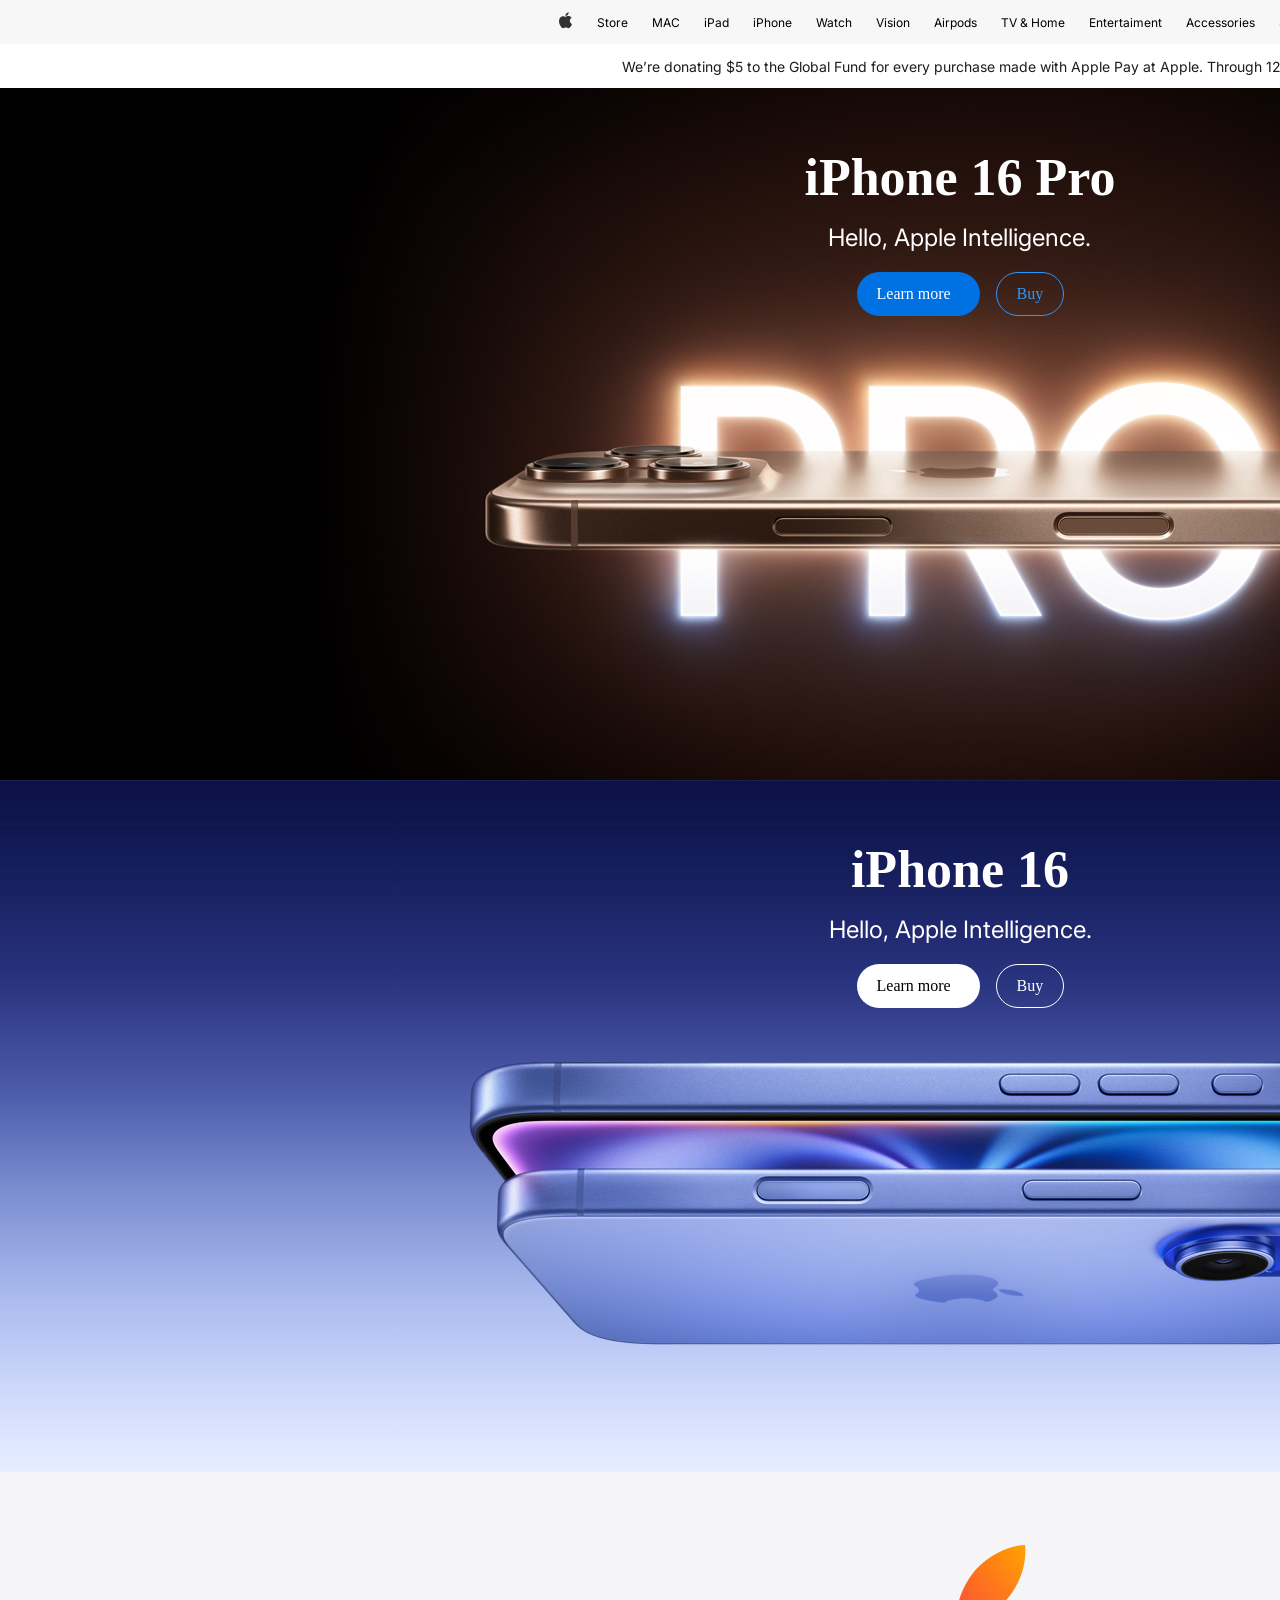
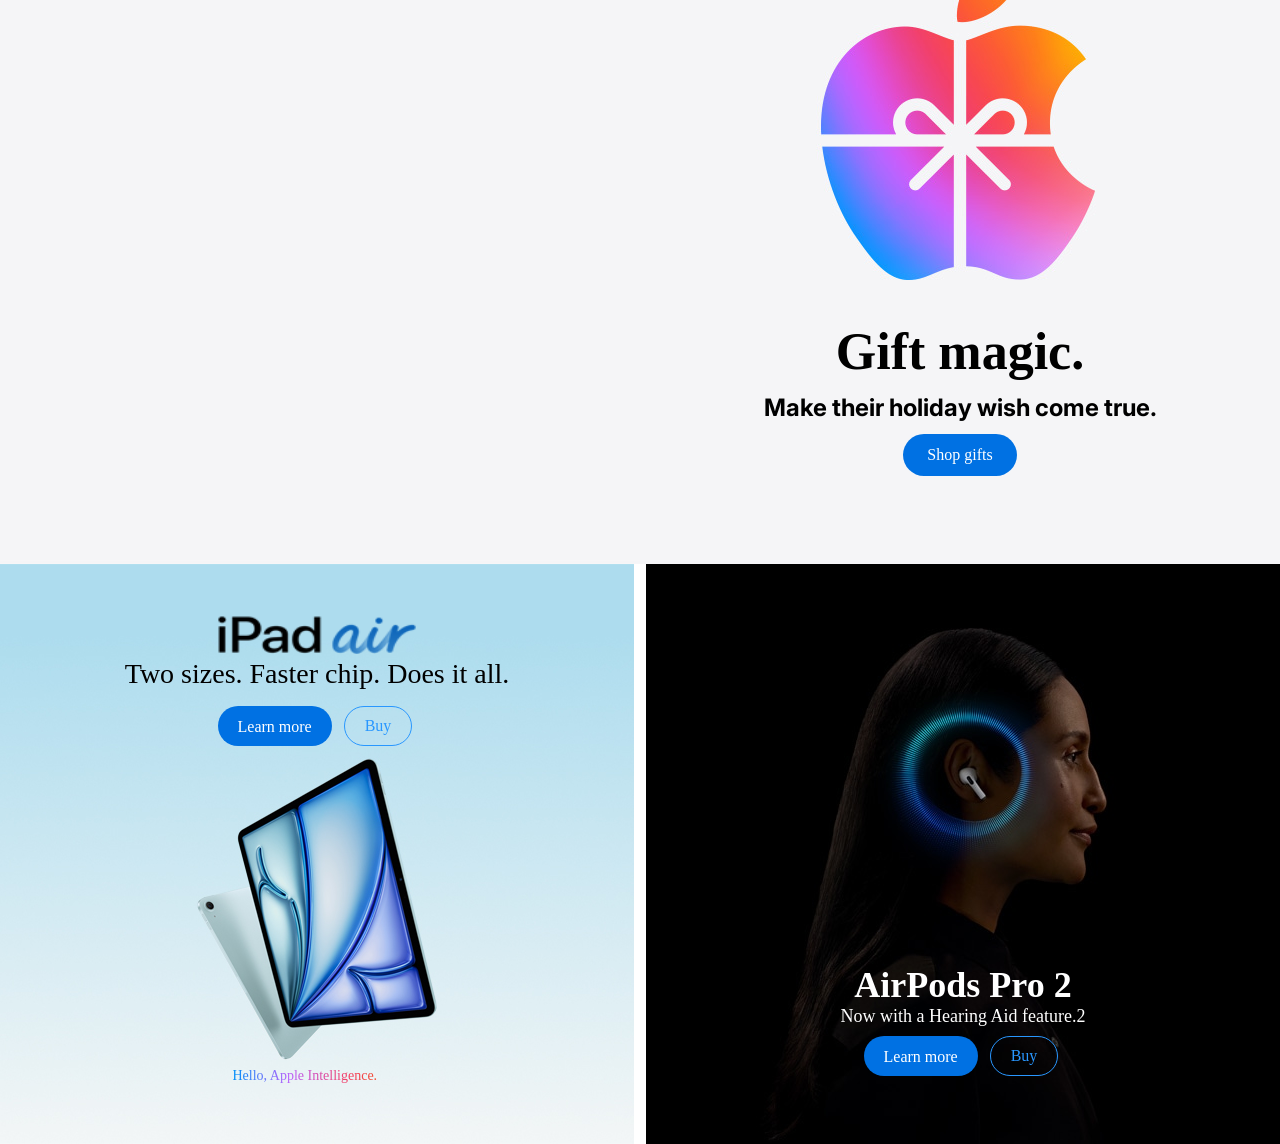
==== index.html @ fc6a1c5c "apple" ====
<!doctype html>
<html lang="en">
  <head>
    <meta charset="UTF-8" />
    <meta name="viewport" content="width=device-width, initial-scale=1.0" />
    <title>Document</title>
    <link rel="stylesheet" href="style.css" />
  </head>
  <body>
    <div class="header">
      <img src="SVG.svg" alt="" width="15px" height="44px" />

      <p>Store</p>
      <p>MAC</p>
      <p>iPad</p>
      <p>iPhone</p>
      <p>Watch</p>
      <p>Vision</p>
      <p>Airpods</p>
      <p>TV & Home</p>
      <p>Entertaiment</p>
      <p>Accessories</p>
      <p>Support</p>

      <img src="SVG.svg" alt="" style="width: 15px; height: 44px" />
    </div>
    <section>
      <div class="text">
        We’re donating $5 to the Global Fund for every purchase made with
        Apple Pay at Apple. Through 12/8.
      </div>
      <div class="pro">
        <div class="pro1">
          <div class="frame">
            <div class="iPhone"><h2>iPhone 16 Pro</h2></div>
            <div class="hello"><p>Hello, Apple Intelligence.</p></div>
          </div>
          <div class="buylearn">
            <div class="learn">
              <p>Learn more</p>
            </div>
            <div class="buy">Buy</div>
          </div>
        </div>
      </div>
    </section>
    <section>
      <div class="iphone16">
        <div class="pro1">
          <div class="frame">
            <div class="iPhone"><h2>iPhone 16</h2></div>
            <div class="hello"><p>Hello, Apple Intelligence.</p></div>
          </div>
          <div class="buylearn">
            <div class="learn2">
              <p>Learn more</p>
            </div>
            <div class="buy2">Buy</div>
          </div>
        </div>
      </div>
    </section>
    <section>
      <div class="gift">
        <div class="gift2">
          <dix v class="gift3">
            <h1>Gift magic.</h1>
            <h2>Make their holiday wish come true.</h2>
            <div class="gift4"><p>Shop gifts</p></div>
          </dix>
        </div>
      </div>
    </section>
    <section class="sec4">
      <div class="figure">
        <div class="figuret">
          <img src="82056e736323cf0572d699bc8aa4af98525a979a.png" alt="" />
          <p>Two sizes. Faster chip. Does it all.</p>
        </div>
        <div class="learnb">
          <div class="lrn">Learn more</div>
          <div class="by">Buy</div>
        </div>
        <div class="text1">Hello, Apple Intelligence.</div>
      </div>
      <div class="Airpods">
        <div class="Airpods1">
          <h1>AirPods Pro 2</h1>
          <p>Now with a Hearing Aid feature.2</p>
        </div>
        <div class="learnb1">
          <div class="lrn1">Learn more</div>
          <div class="by2">Buy</div>
        </div>
      </div>
    </section>
  </body>
</html>
---- style.css ----
@import url("https://fonts.googleapis.com/css2?family=Bebas+Neue&family=Inter:ital,opsz,wght@0,14..32,100..900;1,14..32,100..900&family=Montserrat:ital,wght@0,100..900;1,100..900&display=swap");
* {
  margin: 0%;
  padding: 0%;
  box-sizing: border-box;
  gap: 12px;
}
.header {
  width: 1920px;
  height: 44px;
  display: flex;
  justify-content: center;
  align-items: center;
  gap: 24px;
  background-color: #f5f5f7cc;
  font-family: Inter;
  font-size: 12px;
}
.text {
  display: flex;
  justify-content: center;
  align-items: center;
  width: 1920px;
  height: 44px;
  font-family: Inter;
  font-size: 14px;
  color: #1d1d1f;
}
.pro {
  background-image: url("Figure.png");
  width: 1920px;
  height: 692px;
  display: flex;
  justify-content: center;
}
.frame {
  color: white;
  display: flex;
  justify-content: center;
  flex-direction: column;
  align-items: center;
  gap: 16px;
}
.iPhone h2 {
  font-size: 52px;
}
.hello {
  font-size: 24px;
  font-family: Inter;
}
.pro1 {
  width: 405px;
  height: 172px;
  display: flex;
  flex-direction: column;
  align-items: center;
  gap: 20px;
  margin-top: 60px;
}
.learn {
  color: #ffffff;
  border-radius: 999px;
  background-color: #0071e3;
  width: 123px;
  height: 44px;
  display: flex;
  align-items: center;
  padding: 12px 20px;
  font-size: 16px;
}
.buylearn {
  width: 207px;
  height: 44px;
  display: flex;
  justify-content: center;
  gap: 16px;
}
.buy {
  width: 68px;
  height: 44px;
  display: flex;
  align-items: center;
  padding: 12px 20px;
  font-size: 16px;
  color: #2997ff;
  border: 1px solid #2997ff;
  border-radius: 999px;
}
.iphone16 {
  background-image: url("Figure copy.png");
  width: 1920px;
  height: 692px;
  display: flex;
  justify-content: center;
}
.learn2 {
  color: black;
  border-radius: 999px;
  background-color: white;
  width: 123px;
  height: 44px;
  display: flex;
  align-items: center;
  padding: 12px 20px;
  font-size: 16px;
}
.buy2 {
  width: 68px;
  height: 44px;
  display: flex;
  align-items: center;
  padding: 12px 20px;
  font-size: 16px;
  color: white;
  border: 1px solid white;
  border-radius: 999px;
}
.gift {
  background-image: url("039920404089e184b9a9cd5998cf7e5a53e3a3d4.jpg");
  width: 1920px;
  height: 692px;
  background-position: center;
  display: flex;
  justify-content: center;
}
.gift4 {
  background-color: #0071e3;
  color: white;
  border-radius: 999px;
  width: 114px;
  height: 44px;
  display: flex;
  align-items: center;
  justify-content: center;
  padding: 12px 20px;
}
.gift3 {
  display: flex;
  flex-direction: column;
  align-items: center;
  width: 405px;
  height: 32px;
}
.gift3 h1 {
  font-size: 52px;
}
.gift2 {
  width: 405px;
  height: 162px;
  margin-top: 450px;
}
.gift2 h2 {
  font-family: Inter;
  font-size: 24px;
}
.figure {
  background-image: url("f34a75b3ce6969be90a261c4e631ecdfff8d60c9.jpg");
  width: 942px;
  height: 580px;
  background-position: center;
  display: flex;

  flex-direction: column;
  align-items: center;
}
.figure img {
  width: 200px;
  height: 40px;
}
.figuret p {
  font-size: 28px;
}
.figuret {
  text-align: center;
  width: 600px;
  height: 80px;
  margin-top: 50px;
}
.lrn {
  background-color: #0071e3;
  border-radius: 999px;
  padding: 12px 20px;
  color: white;
}
.learnb {
  width: 199px;
  height: 40px;
  display: flex;
  margin-top: 50px px;
}
.by {
  padding: 10px 20px;
  justify-content: center;
  align-items: center;
  gap: 10px;
  color: #2997ff;
  border-radius: 999px;
  border: 1px solid #2997ff;
}
.text1 {
  width: 169px;
  height: 18px;
  font-size: 14px;
  background: linear-gradient(
    90deg,
    #0090f7 0%,
    #ba62fc 33.33%,
    #f2416b 66.67%,
    #f55600 100%
  );
  background-clip: text;
  -webkit-background-clip: text;
  -webkit-text-fill-color: transparent;
  margin-top: 310px;
}
.Airpods {
  background-image: url("4.jpg");
  width: 942px;
  height: 580px;
  display: flex;
  align-items: center;
  flex-direction: column;
  background-position: center;
}
.sec4 {
  display: flex;
}
.Airpods h1 {
  color: white;
  font-size: 36px;
}

.Airpods p {
  color: white;
  font-size: 18px;
}
.Airpods1 {
  text-align: center;
  width: 400px;
  height: 60px;
  margin-top: 400px;
}
.lrn1 {
  background-color: #0071e3;
  border-radius: 999px;
  padding: 12px 20px;
  color: white;
}
.learnb1 {
  width: 199px;
  height: 40px;
  display: flex;
}
.by2 {
  padding: 10px 20px;
  justify-content: center;
  align-items: center;
  gap: 10px;
  color: #2997ff;
  border-radius: 999px;
  border: 1px solid #2997ff;
}
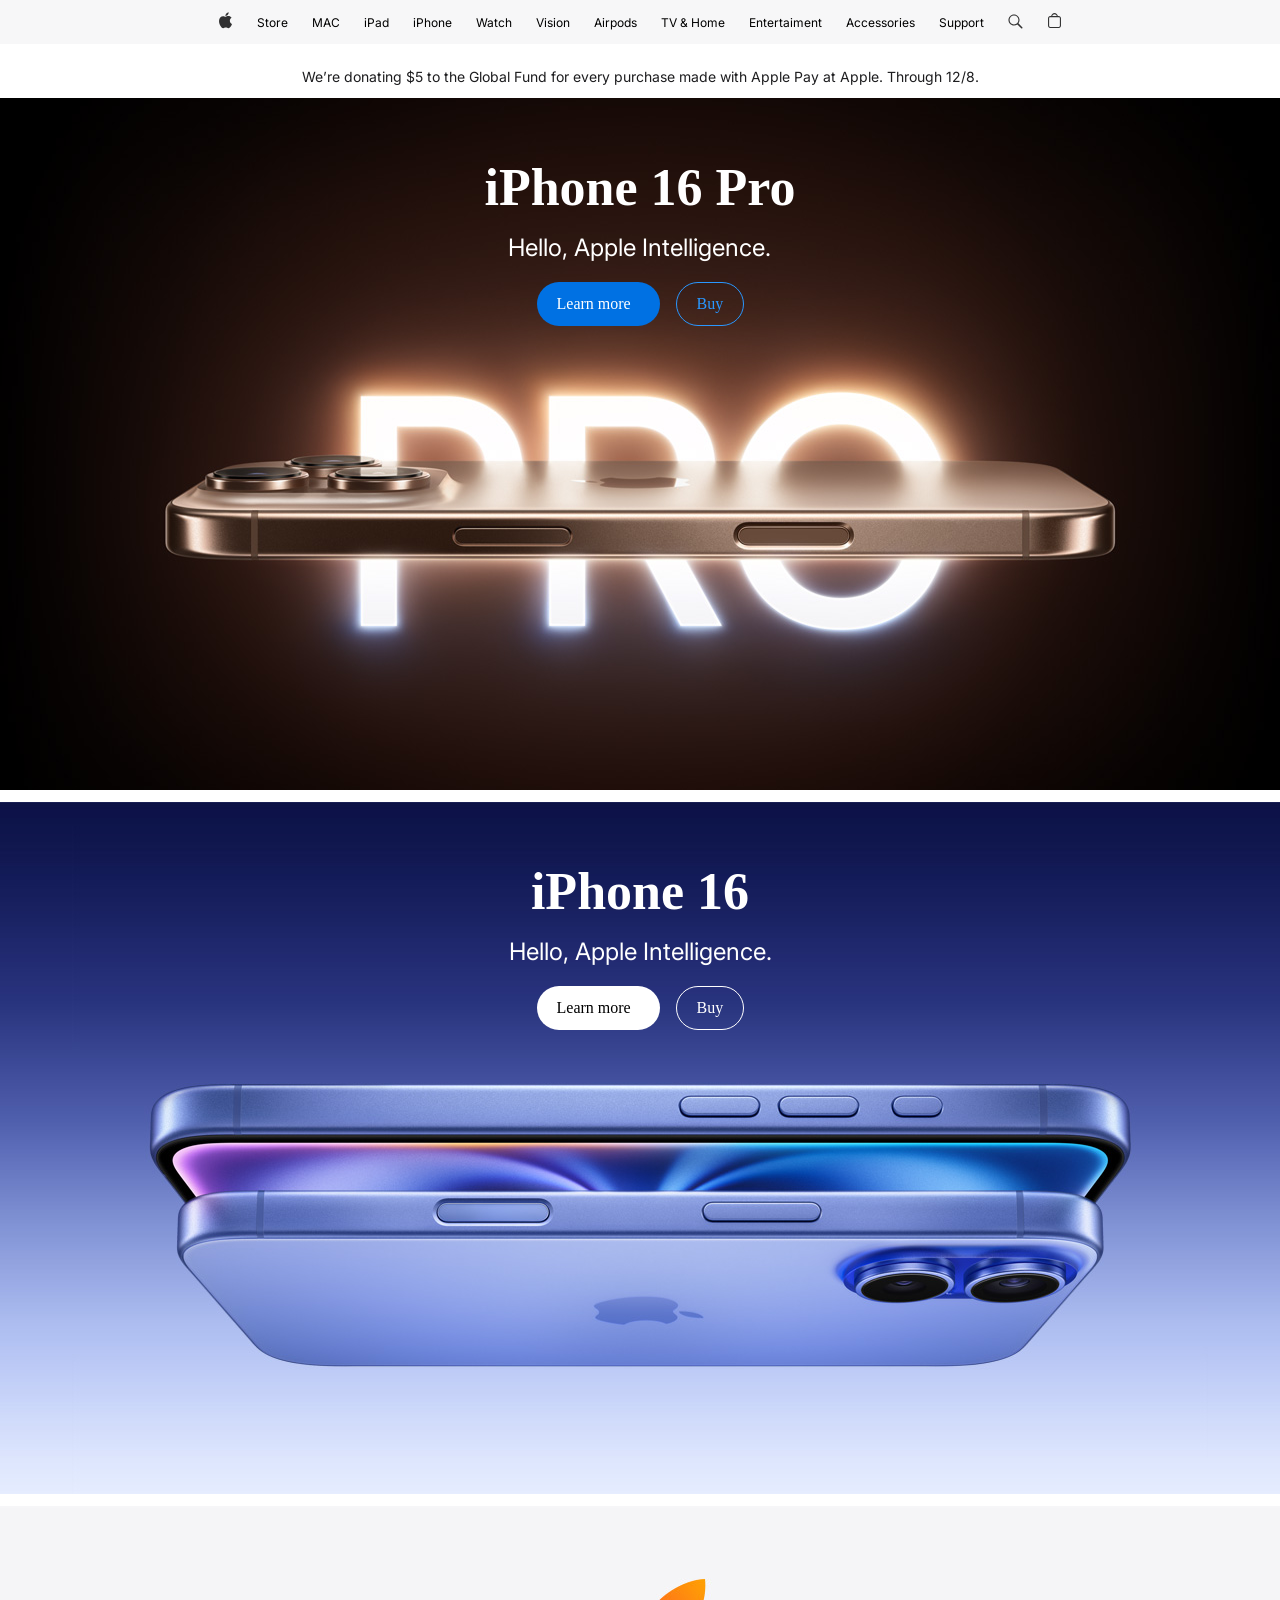
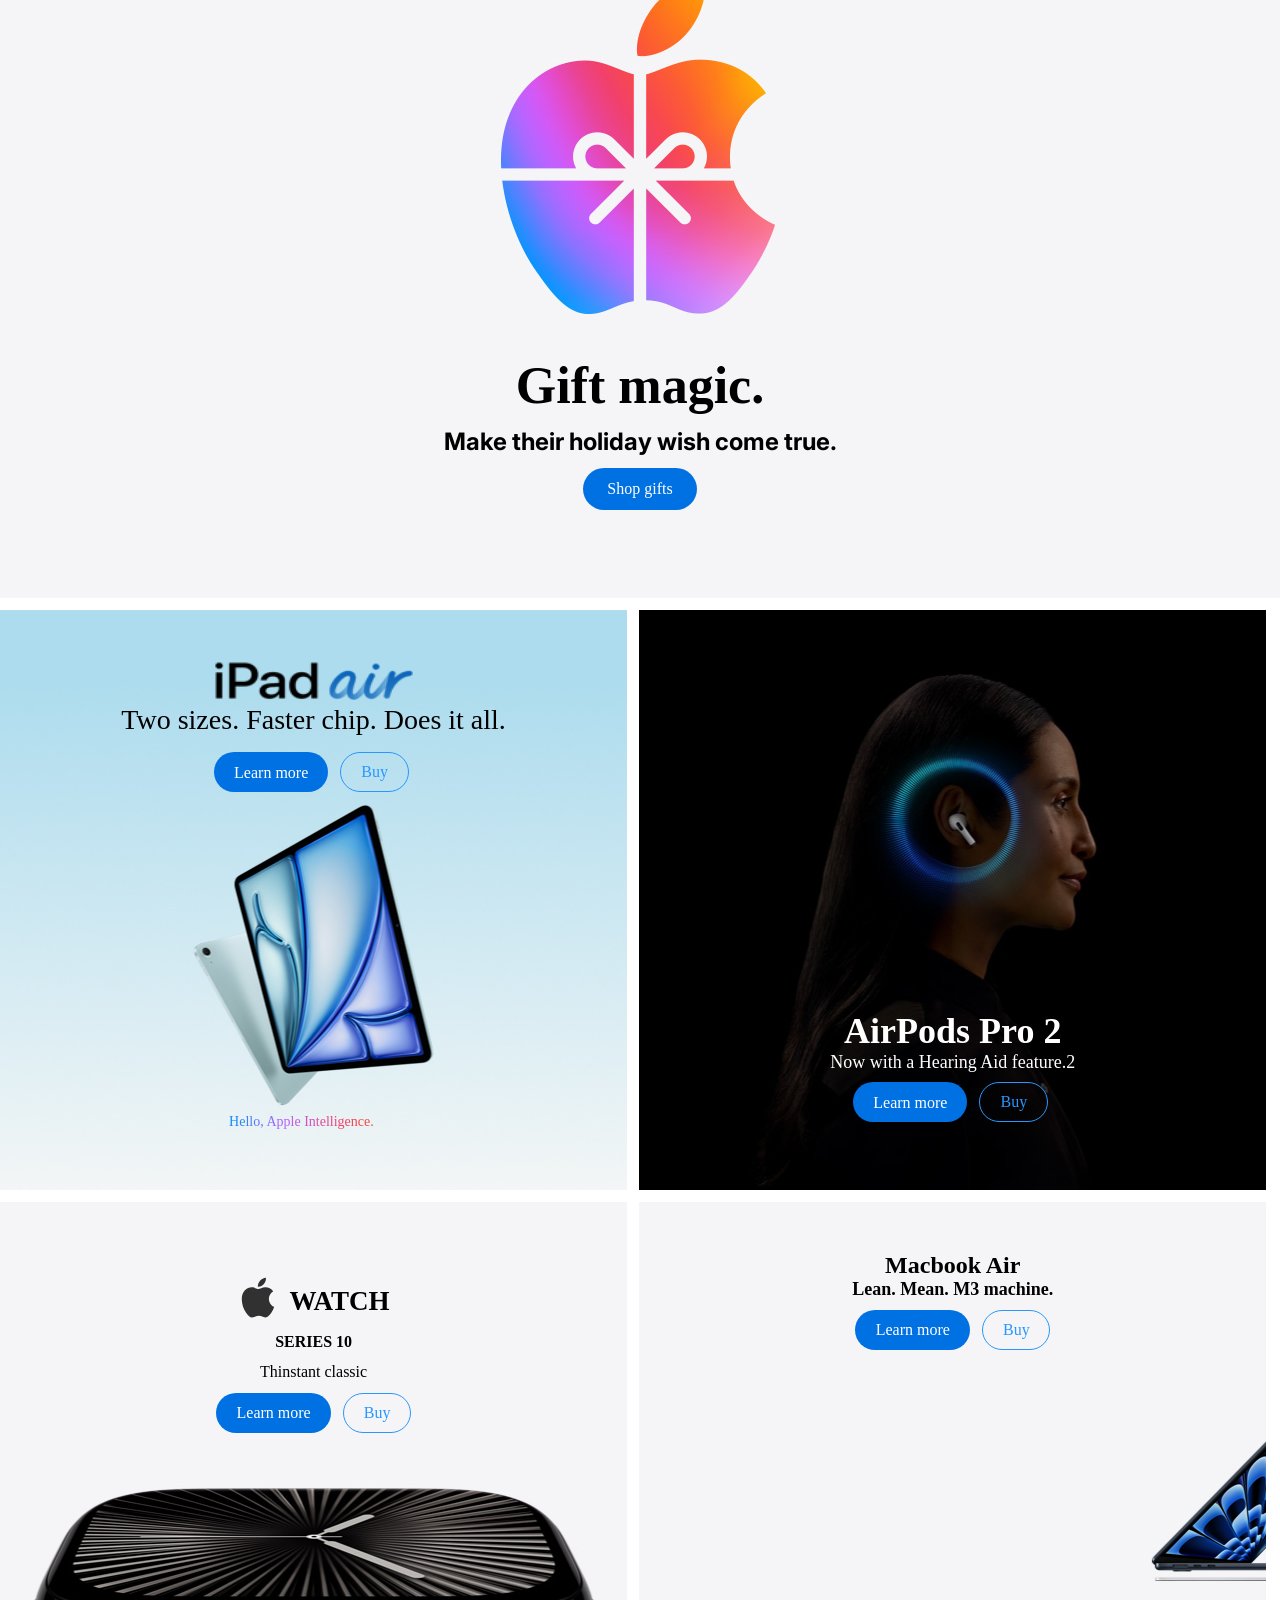
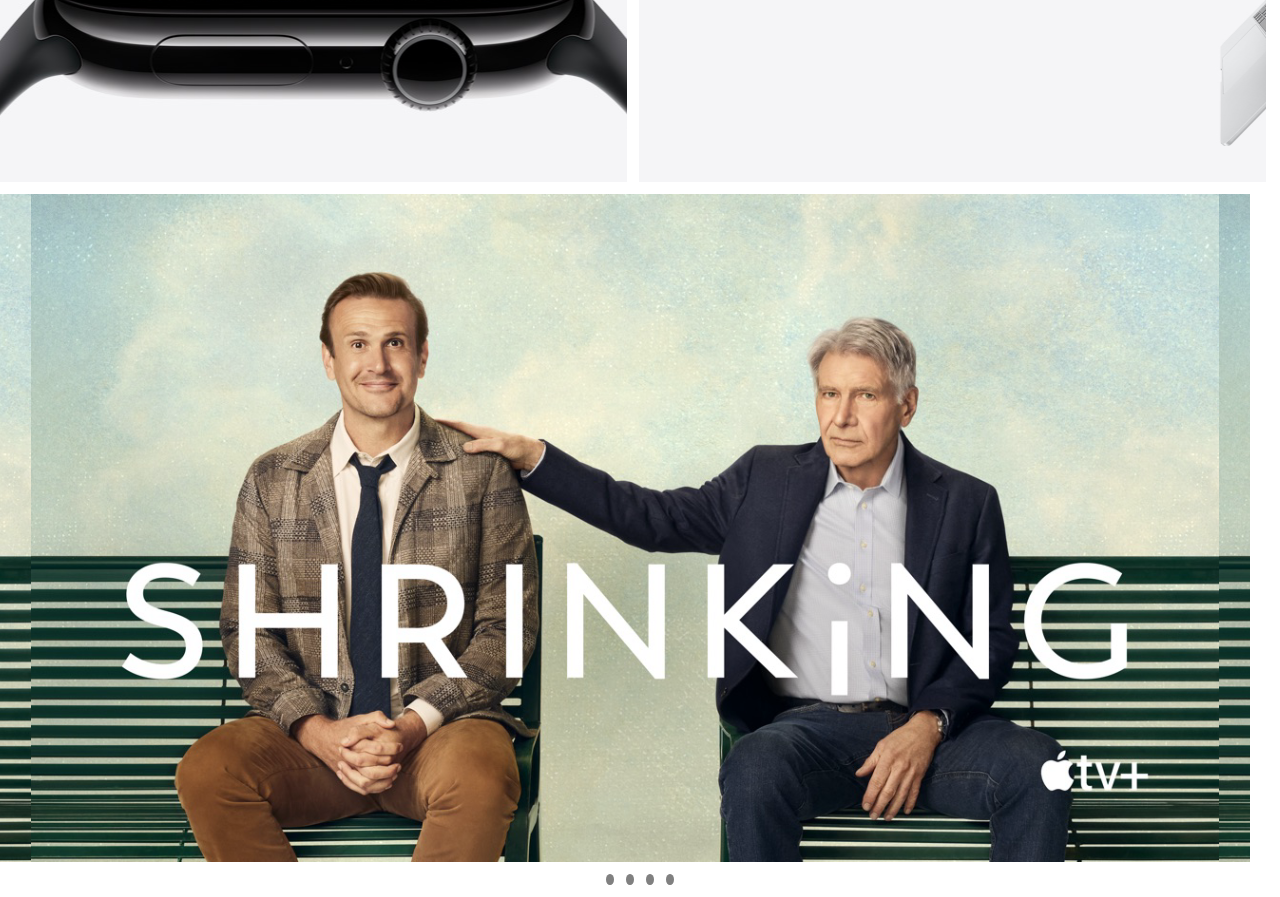
==== commit 68bd56db: "apple" ====
--- a/index.html
+++ b/index.html
@@ -22,8 +22,10 @@
       <p>Accessories</p>
       <p>Support</p>
 
-      <img src="SVG.svg" alt="" style="width: 15px; height: 44px" />
+      <img src="search.svg" alt="" style="width: 15px; height: 44px" />
+      <img src="5.svg" alt="" style="width: 15px; height: 44px" />
     </div>
+    <div style="width: 1920px;height:10px ;"></div>
     <section>
       <div class="text">
         We’re donating $5 to the Global Fund for every purchase made with
@@ -93,6 +95,54 @@
           <div class="by2">Buy</div>
         </div>
       </div>
+      <div class="Watch">
+        <div class="frame6">
+          <div class="frame5">
+            <div class="frame3">
+              <img src="SVG.svg" alt="" style="width: 110px; height: 110px" />
+              <h1>WATCH</h1>
+            </div>
+            <h4>SERIES 10</h4>
+            <p>Thinstant classic</p>
+          </div>
+          <div class="buttons">
+            <div class="learn3">Learn more</div>
+            <div class="by5">Buy</div>
+          </div>
+        </div>
+      </div>
+      <div class="Macbook">
+        <div class="macbook1">
+          
+            <div class="macbook5">
+              <div class="macbook4">
+                <h1>Macbook Air</h1>
+              </div>
+              <h4>Lean. Mean. M3 machine.</h4>
+            </div>
+            <div class="buttons2">
+              <div class="learn6">Learn more</div>
+              <div class="by6">Buy</div>
+            </div>
+          </div>
+        </div>
+      </div>
+    </section>
+    <section class="scrolls">
+      <div id= "item1" class="scroll-item"></div>
+        <div id="item2" class="scroll-item"></div>
+          <div id="item3" class="scroll-item"></div>
+            <div id="item4" class="scroll-item"></div>
+    </section>
+    <section class="dot1">
+    <div class="dot">
+    
+      <a class="#item1-dot" href="#item1">A</a> 
+      <a class="#item2-dot" href="#item2">A</a>
+      <a class="#item3-dot" href="#item3">A</a>
+      <a class="#item4-dot" href="#item4">A</a>
+   
+    </div>
     </section>
   </body>
 </html>
--- a/style.css
+++ b/style.css
@@ -5,8 +5,11 @@
   box-sizing: border-box;
   gap: 12px;
 }
+section {
+  margin-bottom: 12px;
+}
 .header {
-  width: 1920px;
+  width: 100%;
   height: 44px;
   display: flex;
   justify-content: center;
@@ -15,23 +18,26 @@
   background-color: #f5f5f7cc;
   font-family: Inter;
   font-size: 12px;
+  position: fixed;
 }
 .text {
   display: flex;
   justify-content: center;
   align-items: center;
-  width: 1920px;
+  width: 100%;
   height: 44px;
   font-family: Inter;
   font-size: 14px;
   color: #1d1d1f;
+  margin-top: 44px;
 }
 .pro {
   background-image: url("Figure.png");
-  width: 1920px;
+  width: 100%;
   height: 692px;
   display: flex;
   justify-content: center;
+  background-position: center;
 }
 .frame {
   color: white;
@@ -88,10 +94,11 @@
 }
 .iphone16 {
   background-image: url("Figure copy.png");
-  width: 1920px;
+  width: 100%;
   height: 692px;
   display: flex;
   justify-content: center;
+  background-position: center;
 }
 .learn2 {
   color: black;
@@ -117,7 +124,7 @@
 }
 .gift {
   background-image: url("039920404089e184b9a9cd5998cf7e5a53e3a3d4.jpg");
-  width: 1920px;
+  width: 100%;
   height: 692px;
   background-position: center;
   display: flex;
@@ -155,7 +162,7 @@
 }
 .figure {
   background-image: url("f34a75b3ce6969be90a261c4e631ecdfff8d60c9.jpg");
-  width: 942px;
+  width: 49%;
   height: 580px;
   background-position: center;
   display: flex;
@@ -215,7 +222,7 @@
 }
 .Airpods {
   background-image: url("4.jpg");
-  width: 942px;
+  width: 49%;
   height: 580px;
   display: flex;
   align-items: center;
@@ -224,6 +231,7 @@
 }
 .sec4 {
   display: flex;
+  flex-wrap: wrap;
 }
 .Airpods h1 {
   color: white;
@@ -260,3 +268,154 @@
   border-radius: 999px;
   border: 1px solid #2997ff;
 }
+.Watch {
+  background-image: url("iwatch.jpg");
+  width: 49%;
+  height: 580px;
+  background-position: center;
+  display: flex;
+  justify-content: center;
+}
+.frame6 {
+  width: 322px;
+  height: 146px;
+  display: flex;
+  flex-direction: column;
+
+  margin-top: 80px;
+}
+.learn3 {
+  background-color: #0071e3;
+  color: white;
+  border-radius: 999px;
+  padding: 10px 16px;
+  width: 115px;
+  height: 40px;
+  display: flex;
+  justify-content: center;
+  align-items: center;
+  font-size: 16px;
+}
+.by5 {
+  color: #2997ff;
+  border-radius: 999px;
+  padding: 12px 24px;
+  width: 68px;
+  height: 40px;
+  border: 1px solid #2997ff;
+  display: flex;
+  justify-content: center;
+  align-items: center;
+}
+.frame5 {
+  display: flex;
+  flex-direction: column;
+  align-items: center;
+  justify-content: center;
+}
+.frame3 {
+  display: flex;
+  align-items: center;
+  width: 152px;
+  height: 39px;
+}
+.buttons {
+  display: flex;
+  justify-content: center;
+}
+.frame3 {
+  font-size: 18px;
+}
+.Macbook {
+  width: 49%;
+  height: 580px;
+  background-image: url("289563ba49fcacc7cacfaa9dee97b7af3642bb76.jpg");
+  display: flex;
+  justify-content: center;
+  text-align: center;
+  padding: 50px;
+}
+.by6 {
+  color: #2997ff;
+  border-radius: 999px;
+  padding: 12px 24px;
+  width: 68px;
+  height: 40px;
+  border: 1px solid #2997ff;
+  display: flex;
+  justify-content: center;
+  align-items: center;
+}
+.learn6 {
+  background-color: #0071e3;
+  color: white;
+  border-radius: 999px;
+  padding: 10px 16px;
+  width: 115px;
+  height: 40px;
+  display: flex;
+  justify-content: center;
+  align-items: center;
+  font-size: 16px;
+}
+.buttons2 {
+  display: flex;
+  justify-content: center;
+}
+.macbook5 h4 {
+  font-size: 18px;
+}
+.macbook1 {
+  display: flex;
+  width: 370px;
+  flex-direction: column;
+  align-items: center;
+  gap: 10px;
+}
+.scrolls {
+  overflow: scroll;
+  scroll-behavior: smooth;
+  display: flex;
+  gap: 24px;
+}
+.scroll-item {
+  min-width: 1250px;
+  height: 668px;
+  background-image: url("image.png");
+  background-position: center;
+  background-size: contain;
+}
+#item2 {
+  background-image: url("https://pinecone-academy-fgmu.vercel.app/images/slider/1.jpg");
+}
+#item3 {
+  background-image: url("https://pinecone-academy-fgmu.vercel.app/images/slider/5.jpg");
+}
+#item4 {
+  background-image: url("https://pinecone-academy-fgmu.vercel.app/images/slider/6.jpg");
+}
+.item1-dot {
+  width: 20px;
+  display: block;
+  height: 20px;
+  border-radius: 50%;
+  background-color: grey;
+}
+.dot a {
+  background-color: grey;
+  border-radius: 50%;
+  text-decoration: none;
+  color: grey;
+  padding: 1px;
+  font-size: 8px;
+}
+.dot {
+  align-items: center;
+  display: flex;
+  justify-content: center;
+}
+.dot1 {
+  display: flex;
+  justify-content: center;
+  align-items: center;
+}
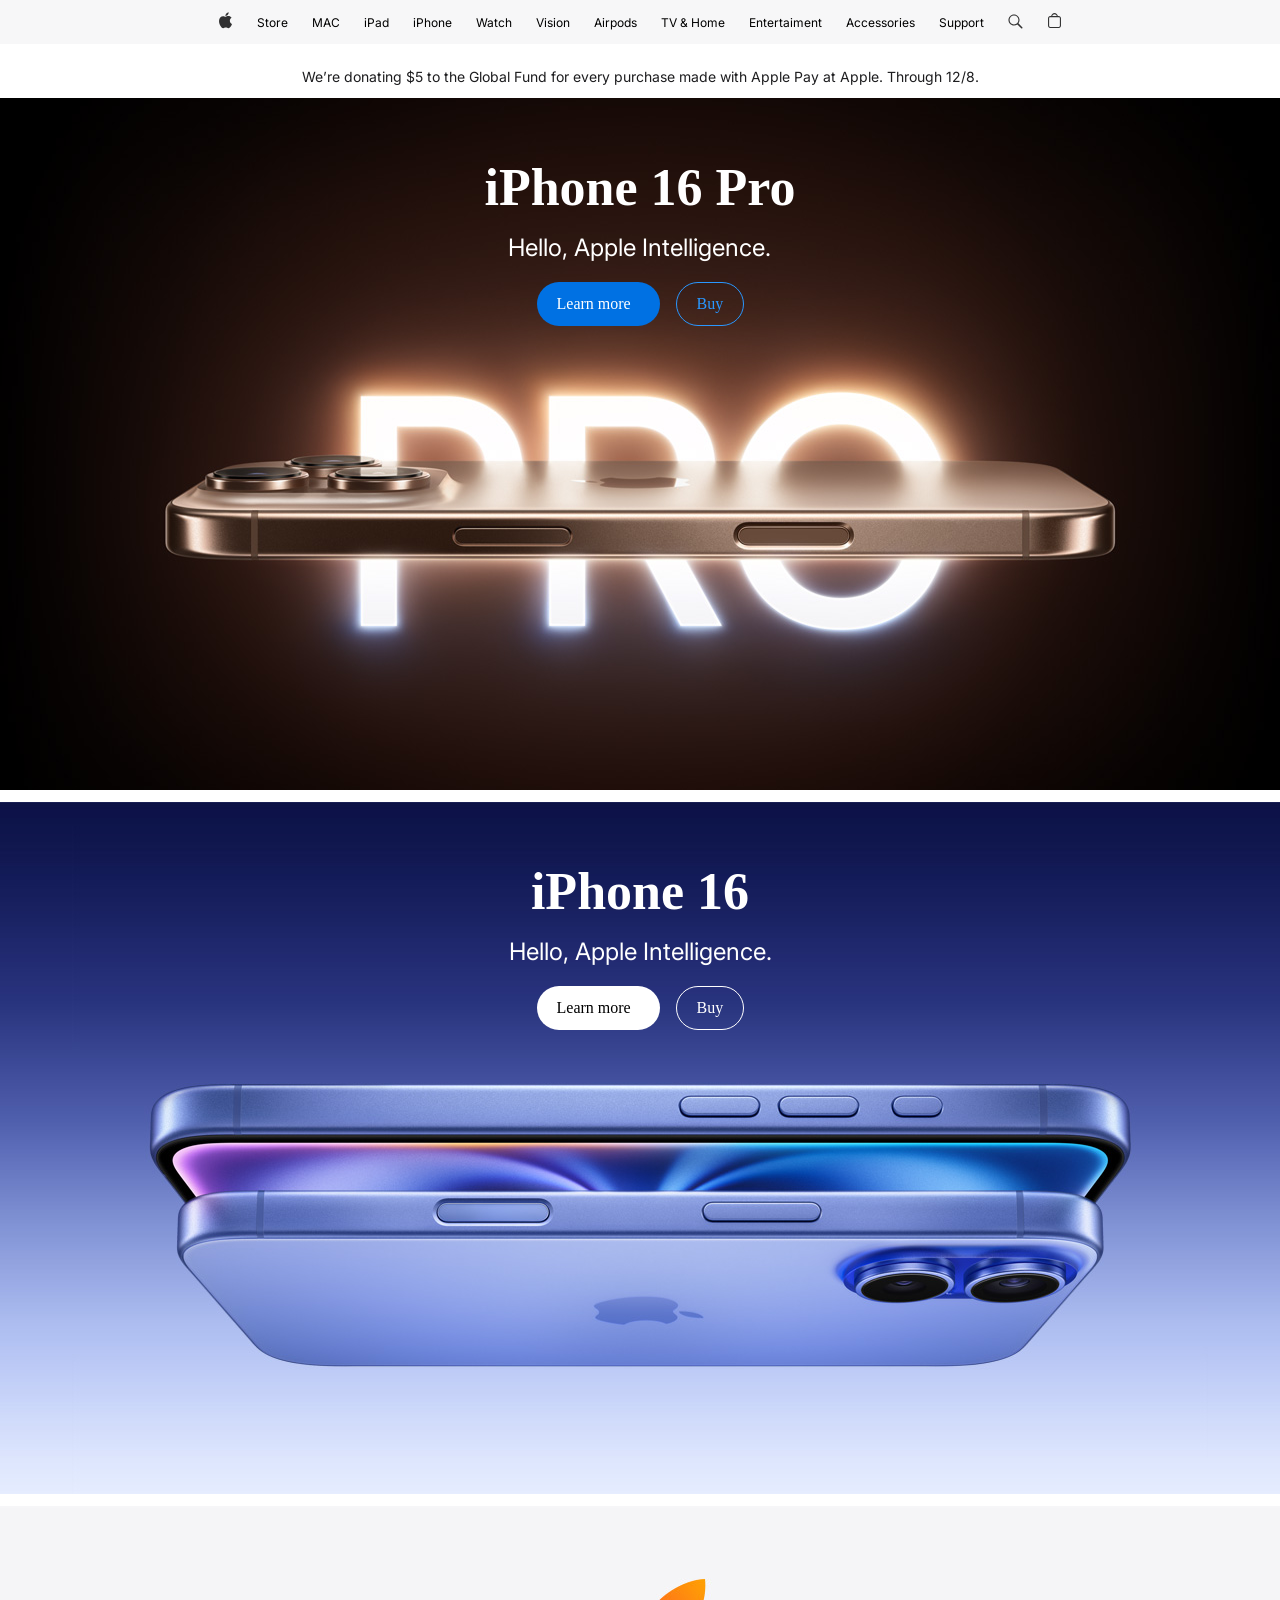
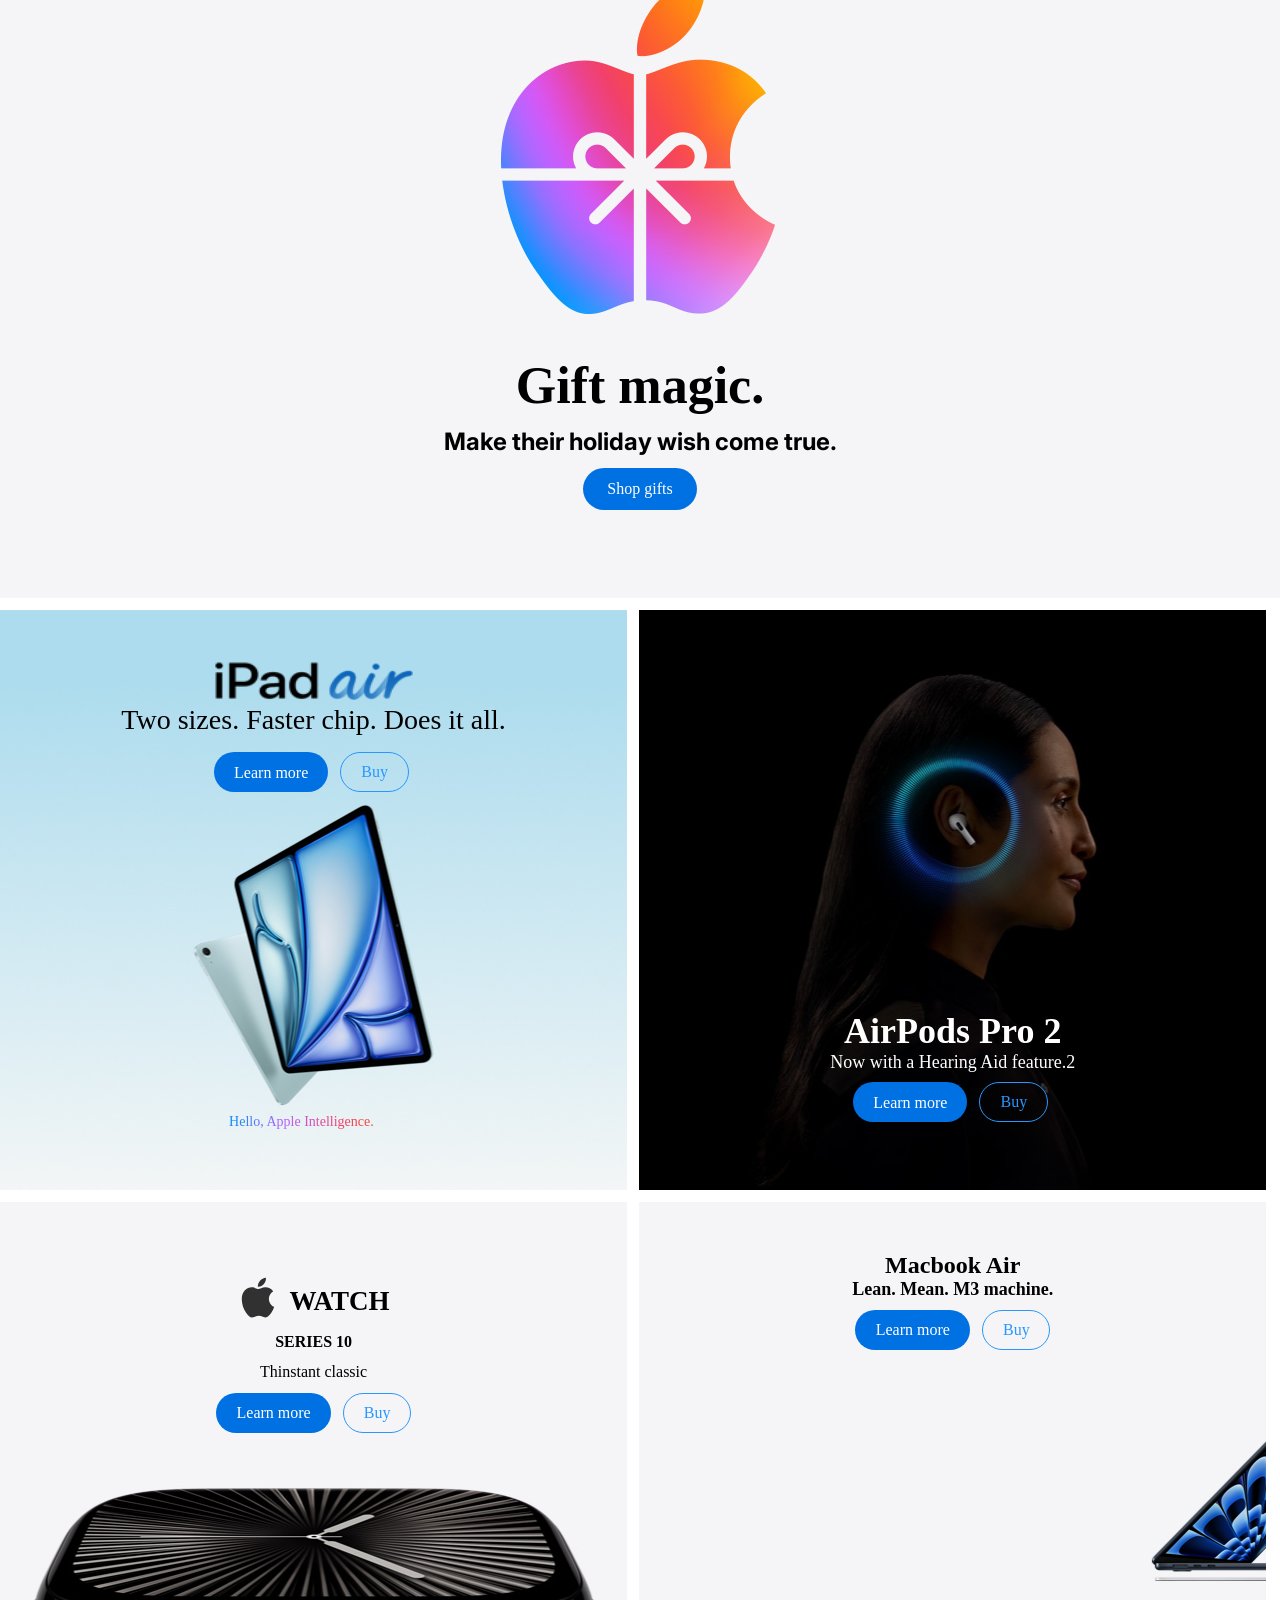
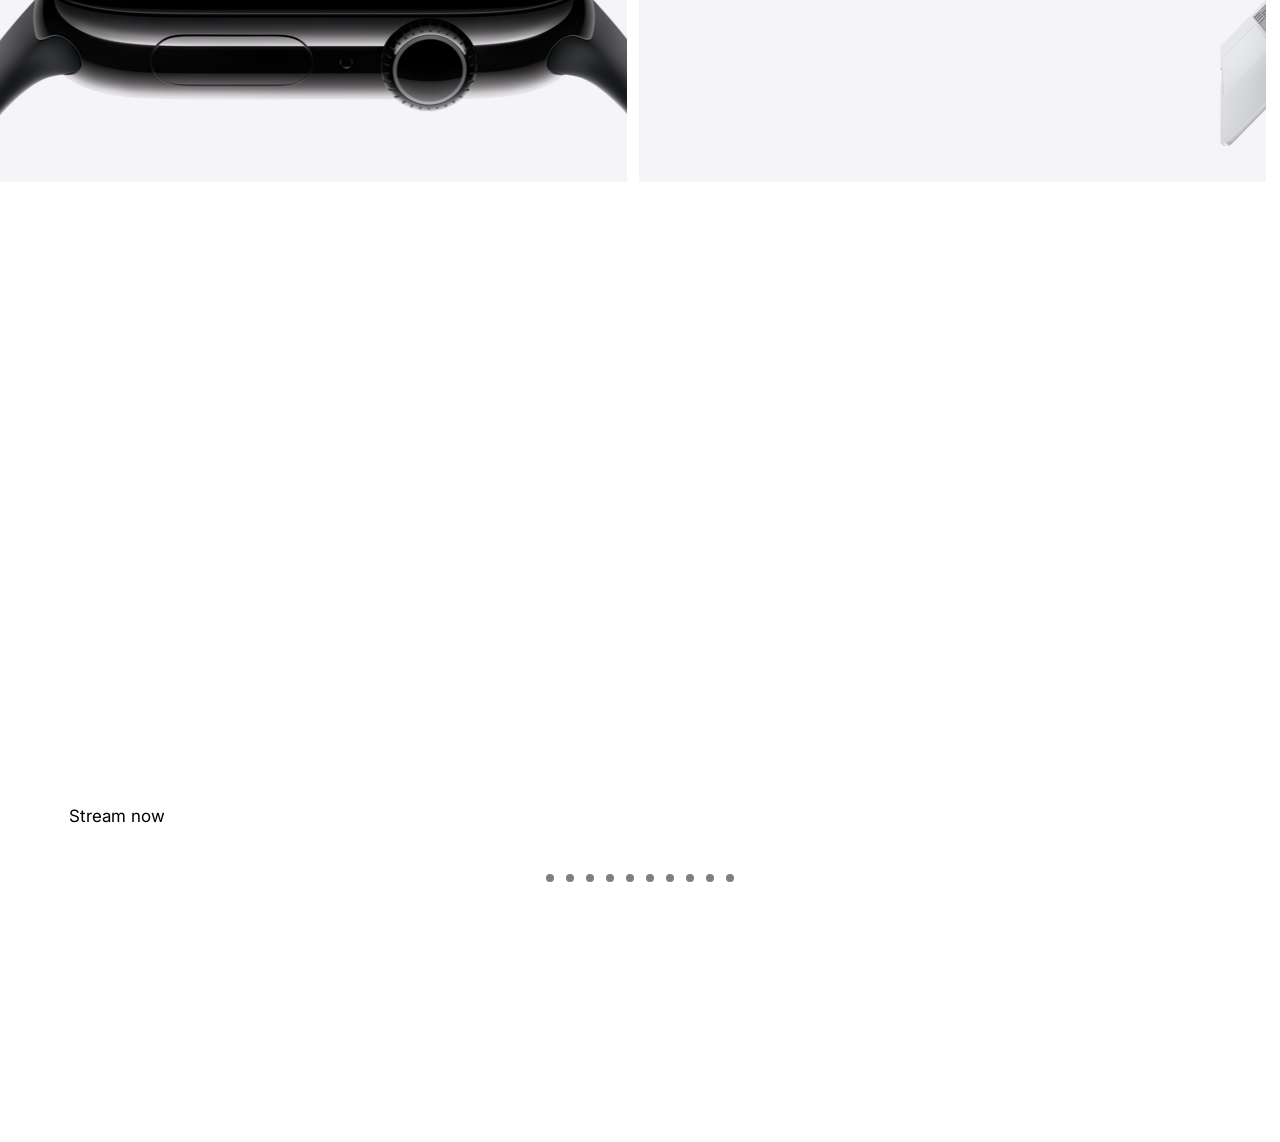
==== commit 6dabb8a8: "done" ====
--- a/index.html
+++ b/index.html
@@ -126,23 +126,113 @@
             </div>
           </div>
         </div>
-      </div>
     </section>
     <section class="scrolls">
-      <div id= "item1" class="scroll-item"></div>
-        <div id="item2" class="scroll-item"></div>
-          <div id="item3" class="scroll-item"></div>
-            <div id="item4" class="scroll-item"></div>
+      <div id= "item1" class="scroll-item">
+        <div class="streamts">
+        <div class="stream"><p>Stream now</p>
+        </div>
+          <div class="strreamt"> Drama · Experience Ridley Scott's extended epic</div>
+          </div>
+      </div>
+        <div id="item2" class="scroll-item"><div class="streamts">
+        <div class="stream"><p>Stream now</p>
+        </div>
+          <div class="strreamt">Live MLB games, every Friday.</div>
+          </div></div>
+          <div id="item3" class="scroll-item"><div class="streamts">
+        <div class="stream"><p>Stream now</p>
+        </div>
+          <div class="strreamt">Action · Worst. Heist. Ever.
+</div>
+          </div></div>
+            <div id="item4" class="scroll-item"><div class="streamts">
+        <div class="stream"><p>Stream now</p>
+        </div>
+          <div class="strreamt">Documentary · All that glitters isn't gold.</div>
+          </div></div>
+             <div id="item5" class="scroll-item"><div class="streamts">
+        <div class="stream"><p>Stream now</p>
+        </div>
+          <div class="strreamt">Thriller · Natalie Portman and Moses Ingram star in a visionary noir thriller.</div>
+          </div></div>
+          <div id="item6" class="scroll-item"><div class="streamts">
+        <div class="stream"><p>Stream now</p>
+        </div>
+          <div class="strreamt">Drama · 16 Emmy® Nominations Including Best Drama</div>
+          </div></div>
+            <div id="item7" class="scroll-item"><div class="streamts">
+        <div class="stream"><p>Stream now</p>
+        </div>
+          <div class="strreamt"> Drama · Experience Ridley Scott's extended epic</div>
+          </div></div>
+             <div id="item8" class="scroll-item"><div class="streamts">
+        <div class="stream"><p>Stream now</p>
+        </div>
+          <div class="strreamt">Drama · New season.</div>
+          </div></div>
+          <div id="item9" class="scroll-item"><div class="streamts">
+        <div class="stream"><p>Stream now</p>
+        </div>
+          <div class="strreamt">Crime · Presume nothing.</div>
+          </div></div>
+            <div id="item10" class="scroll-item"><div class="streamts">
+        <div class="stream"><p>Stream now</p>
+        </div>
+          <div class="strreamt">Watch Messi, every club, and every match--live.</div>
+          </div>
     </section>
     <section class="dot1">
     <div class="dot">
     
-      <a class="#item1-dot" href="#item1">A</a> 
-      <a class="#item2-dot" href="#item2">A</a>
-      <a class="#item3-dot" href="#item3">A</a>
-      <a class="#item4-dot" href="#item4">A</a>
+      <a class="#item1-dot" href="#item1"></a> 
+      <a class="#item2-dot" href="#item2"></a>
+      <a class="#item3-dot" href="#item3"></a>
+      <a class="#item4-dot" href="#item4"></a>
+      <a class="#item5-dot" href="#item5"></a> 
+      <a class="#item6-dot" href="#item6"></a>
+      <a class="#item7-dot" href="#item7"></a>
+      <a class="#item8-dot" href="#item8"></a>
+      <a class="#item9-dot" href="#item9"></a>
+      <a class="#item10-dot" href="#item10"></a>
    
     </div>
     </section>
+    <section class="slide5">
+        <div class="slide-track">
+          <div class="img1">
+            <div class="Listen">Listen now</div>
+          </div>  
+          <div class="img2">
+             <div class="Listen">Listen now</div>
+          </div>
+          <div class="img3">
+             <div class="Listen">Listen now</div>
+             <p>Football Manager 2024 Touch</p>
+          </div>
+          <div class="img4">
+             <div class="Listen">Listen now</div>
+          </div>
+          <div class="img5">
+             <div class="Listen">Listen now</div>
+          </div>
+          <div class="img6">
+             <div class="Listen">Listen now</div>
+          </div>
+          <div class="img7">
+             <div class="Listen">Listen now</div>
+          </div>
+          <div class="img8">
+             <div class="Listen">Listen now</div>
+          </div>
+          <div class="img9">
+             <div class="Listen">Listen now</div>
+          </div>
+          <div class="img10">
+             <div class="Listen">Listen now</div>
+          </div>
+          </div>
+           
+    </section>
   </body>
 </html>
--- a/style.css
+++ b/style.css
@@ -381,18 +381,35 @@
 .scroll-item {
   min-width: 1250px;
   height: 668px;
-  background-image: url("image.png");
-  background-position: center;
-  background-size: contain;
+  background-image: url("https://pinecone-academy-fgmu.vercel.app/images/carousel/bad-monkey.jpg");
+  background-size: cover;
 }
 #item2 {
-  background-image: url("https://pinecone-academy-fgmu.vercel.app/images/slider/1.jpg");
+  background-image: url(https://pinecone-academy-fgmu.vercel.app/images/carousel/baseball.jpg);
 }
 #item3 {
-  background-image: url("https://pinecone-academy-fgmu.vercel.app/images/slider/5.jpg");
+  background-image: url("https://pinecone-academy-fgmu.vercel.app/images/carousel/instigators.jpg");
 }
 #item4 {
-  background-image: url("https://pinecone-academy-fgmu.vercel.app/images/slider/6.jpg");
+  background-image: url("https://pinecone-academy-fgmu.vercel.app/images/carousel/k-pop-idols.jpg");
+}
+#item5 {
+  background-image: url(https://pinecone-academy-fgmu.vercel.app/images/carousel/lady-in-the-lake.jpg);
+}
+#item6 {
+  background-image: url("https://pinecone-academy-fgmu.vercel.app/images/carousel/morning-show.jpg");
+}
+#item7 {
+  background-image: url("https://pinecone-academy-fgmu.vercel.app/images/carousel/napoleon.jpg");
+}
+#item8 {
+  background-image: url(https://pinecone-academy-fgmu.vercel.app/images/carousel/pachinko.jpg);
+}
+#item9 {
+  background-image: url("https://pinecone-academy-fgmu.vercel.app/images/carousel/pressumed-innocent.jpg");
+}
+#item10 {
+  background-image: url("https://pinecone-academy-fgmu.vercel.app/images/carousel/season-pass.jpg");
 }
 .item1-dot {
   width: 20px;
@@ -408,6 +425,8 @@
   color: grey;
   padding: 1px;
   font-size: 8px;
+  width: 8px;
+  height: 8px;
 }
 .dot {
   align-items: center;
@@ -419,3 +438,164 @@
   justify-content: center;
   align-items: center;
 }
+
+.stream {
+  background-color: white;
+  color: black;
+  border-radius: 99px;
+  width: 133px;
+  height: 44px;
+  font-size: 17px;
+  display: flex;
+  align-items: center;
+
+  justify-content: center;
+}
+.stream p {
+  font-family: "inter";
+}
+.streamts {
+  display: flex;
+  align-items: center;
+  color: white;
+  font-size: 17px;
+  font-family: "inter ";
+  margin-top: 600px;
+  margin-left: 50px;
+}
+
+.streamt {
+  display: flex;
+}
+
+.Listen {
+  background-color: white;
+  color: black;
+  border-radius: 999px;
+  display: flex;
+  align-items: center;
+  justify-content: center;
+  visibility: hidden;
+  width: 100px;
+  height: 30px;
+}
+.img1 {
+  background-image: url("https://pinecone-academy-fgmu.vercel.app/images/slider/1.jpg");
+  width: 417px;
+  height: 236px;
+  display: flex;
+  align-items: center;
+  justify-content: center;
+  background-size: cover;
+}
+.slide-track:hover .Listen {
+  visibility: visible;
+}
+.img2 {
+  background-image: url("https://pinecone-academy-fgmu.vercel.app/images/slider/2.jpg");
+  width: 417px;
+  height: 236px;
+  display: flex;
+  align-items: center;
+  justify-content: center;
+  background-size: cover;
+}
+.slide-track {
+  display: flex;
+  width: calc(430px * 10);
+  animation: scroll 12s linear infinite;
+}
+@keyframes scroll {
+  0% {
+    transform: translateX(0);
+  }
+  100% {
+    transform: translateX(-1000px);
+  }
+}
+.img3 {
+  background-image: url("https://pinecone-academy-fgmu.vercel.app/images/slider/3.jpg");
+  width: 417px;
+  height: 236px;
+  display: flex;
+  align-items: center;
+  justify-content: center;
+  background-size: cover;
+}
+.img4 {
+  background-image: url("https://pinecone-academy-fgmu.vercel.app/images/slider/4.jpg");
+  width: 417px;
+  height: 236px;
+  display: flex;
+  align-items: center;
+  justify-content: center;
+  background-size: cover;
+}
+.img5 {
+  background-image: url("https://pinecone-academy-fgmu.vercel.app/images/slider/5.jpg");
+  width: 417px;
+  height: 236px;
+  display: flex;
+  align-items: center;
+  justify-content: center;
+  background-size: cover;
+}
+.img6 {
+  background-image: url("https://pinecone-academy-fgmu.vercel.app/images/slider/6.jpg");
+  width: 417px;
+  height: 236px;
+  display: flex;
+  align-items: center;
+  justify-content: center;
+  background-size: cover;
+}
+.img7 {
+  background-image: url("https://pinecone-academy-fgmu.vercel.app/images/slider/7.jpg");
+  width: 417px;
+  height: 236px;
+  display: flex;
+  align-items: center;
+  justify-content: center;
+  background-size: cover;
+}
+.img8 {
+  background-image: url("https://pinecone-academy-fgmu.vercel.app/images/slider/8.jpg");
+  width: 417px;
+  height: 236px;
+  display: flex;
+  align-items: center;
+  justify-content: center;
+  background-size: cover;
+}
+.img9 {
+  background-image: url("https://pinecone-academy-fgmu.vercel.app/images/slider/9.jpg");
+  width: 417px;
+  height: 236px;
+  display: flex;
+  align-items: center;
+  justify-content: center;
+  background-size: cover;
+}
+.img10 {
+  background-image: url("https://pinecone-academy-fgmu.vercel.app/images/slider/10.jpg");
+  width: 417px;
+  height: 236px;
+  display: flex;
+  align-items: center;
+  justify-content: center;
+  background-size: cover;
+}
+.slide-track:hover {
+  animation-play-state: paused;
+  filter: grayscale(1);
+}
+.slide5 {
+  overflow: hidden;
+}
+.img3 p {
+  color: white;
+  font-size: 18px;
+  font-family: "inter";
+  margin-top: 200px;
+  margin-left: -230 px;
+}
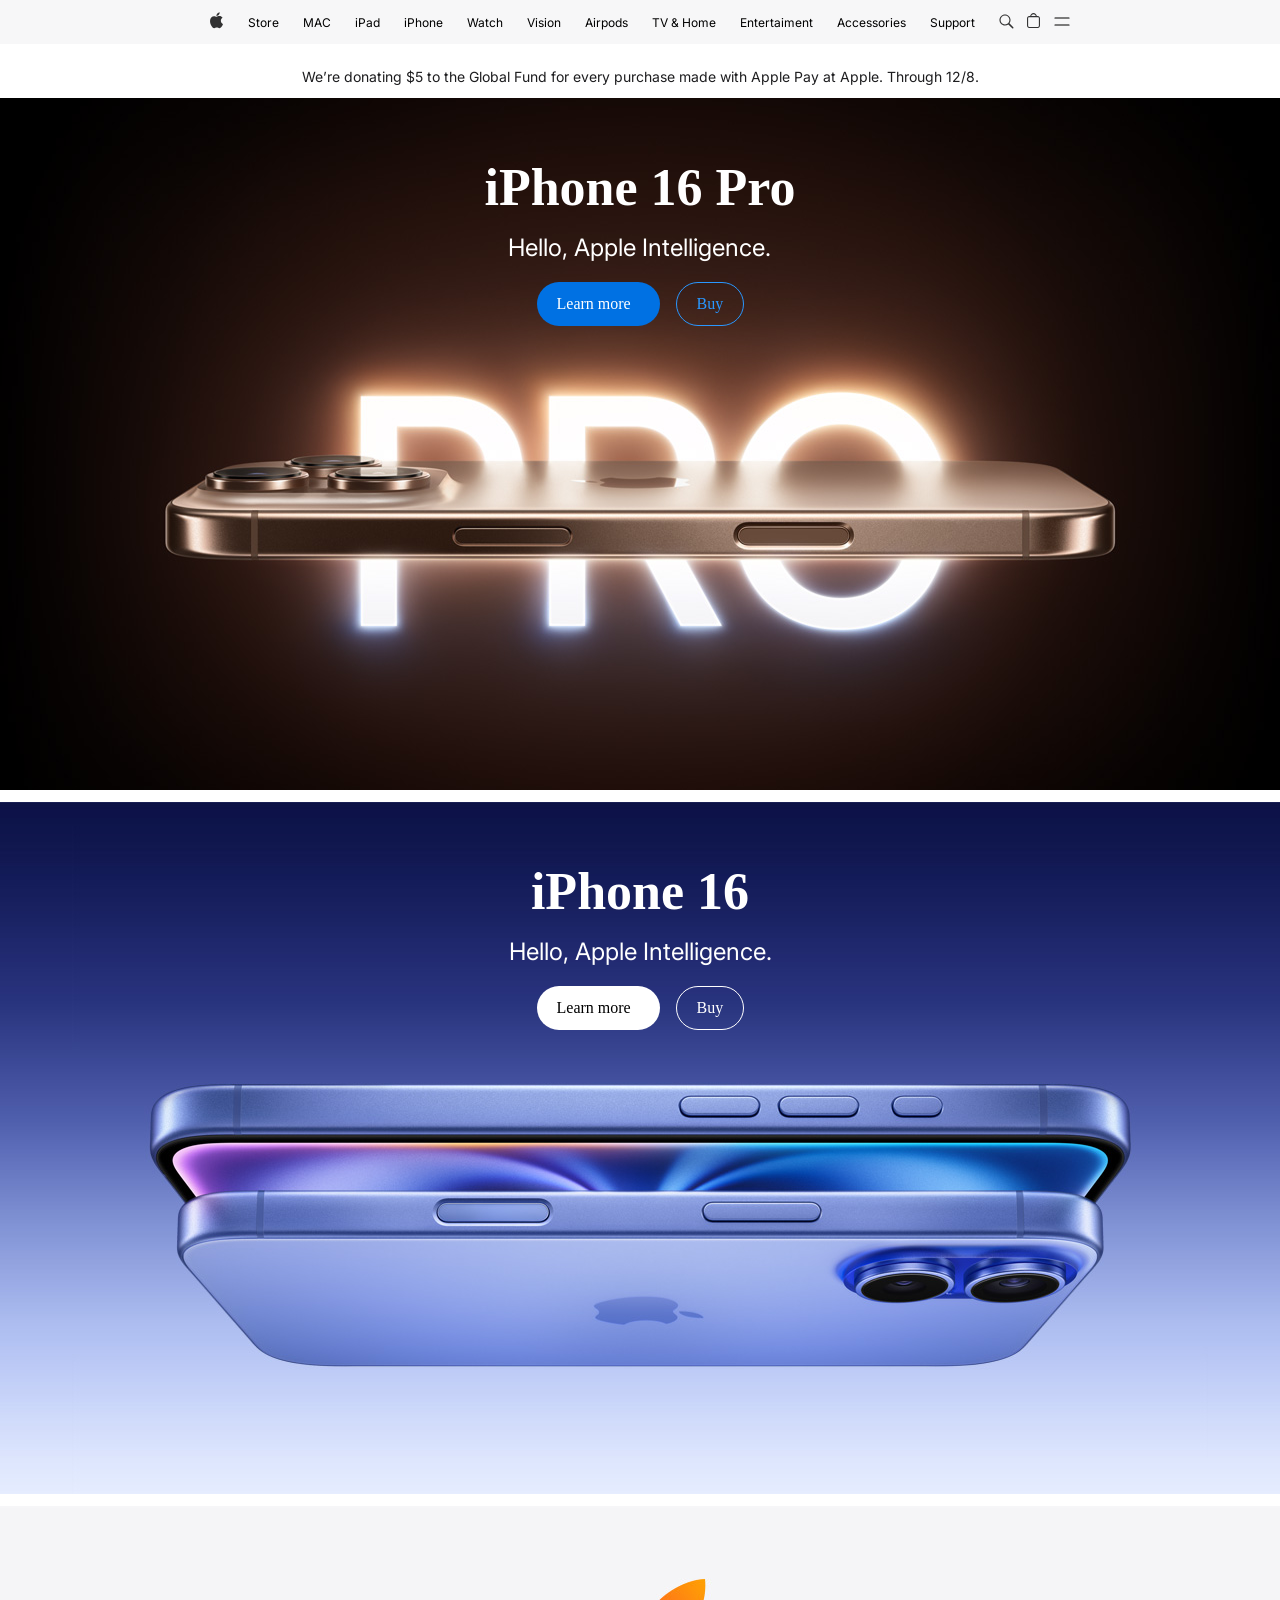
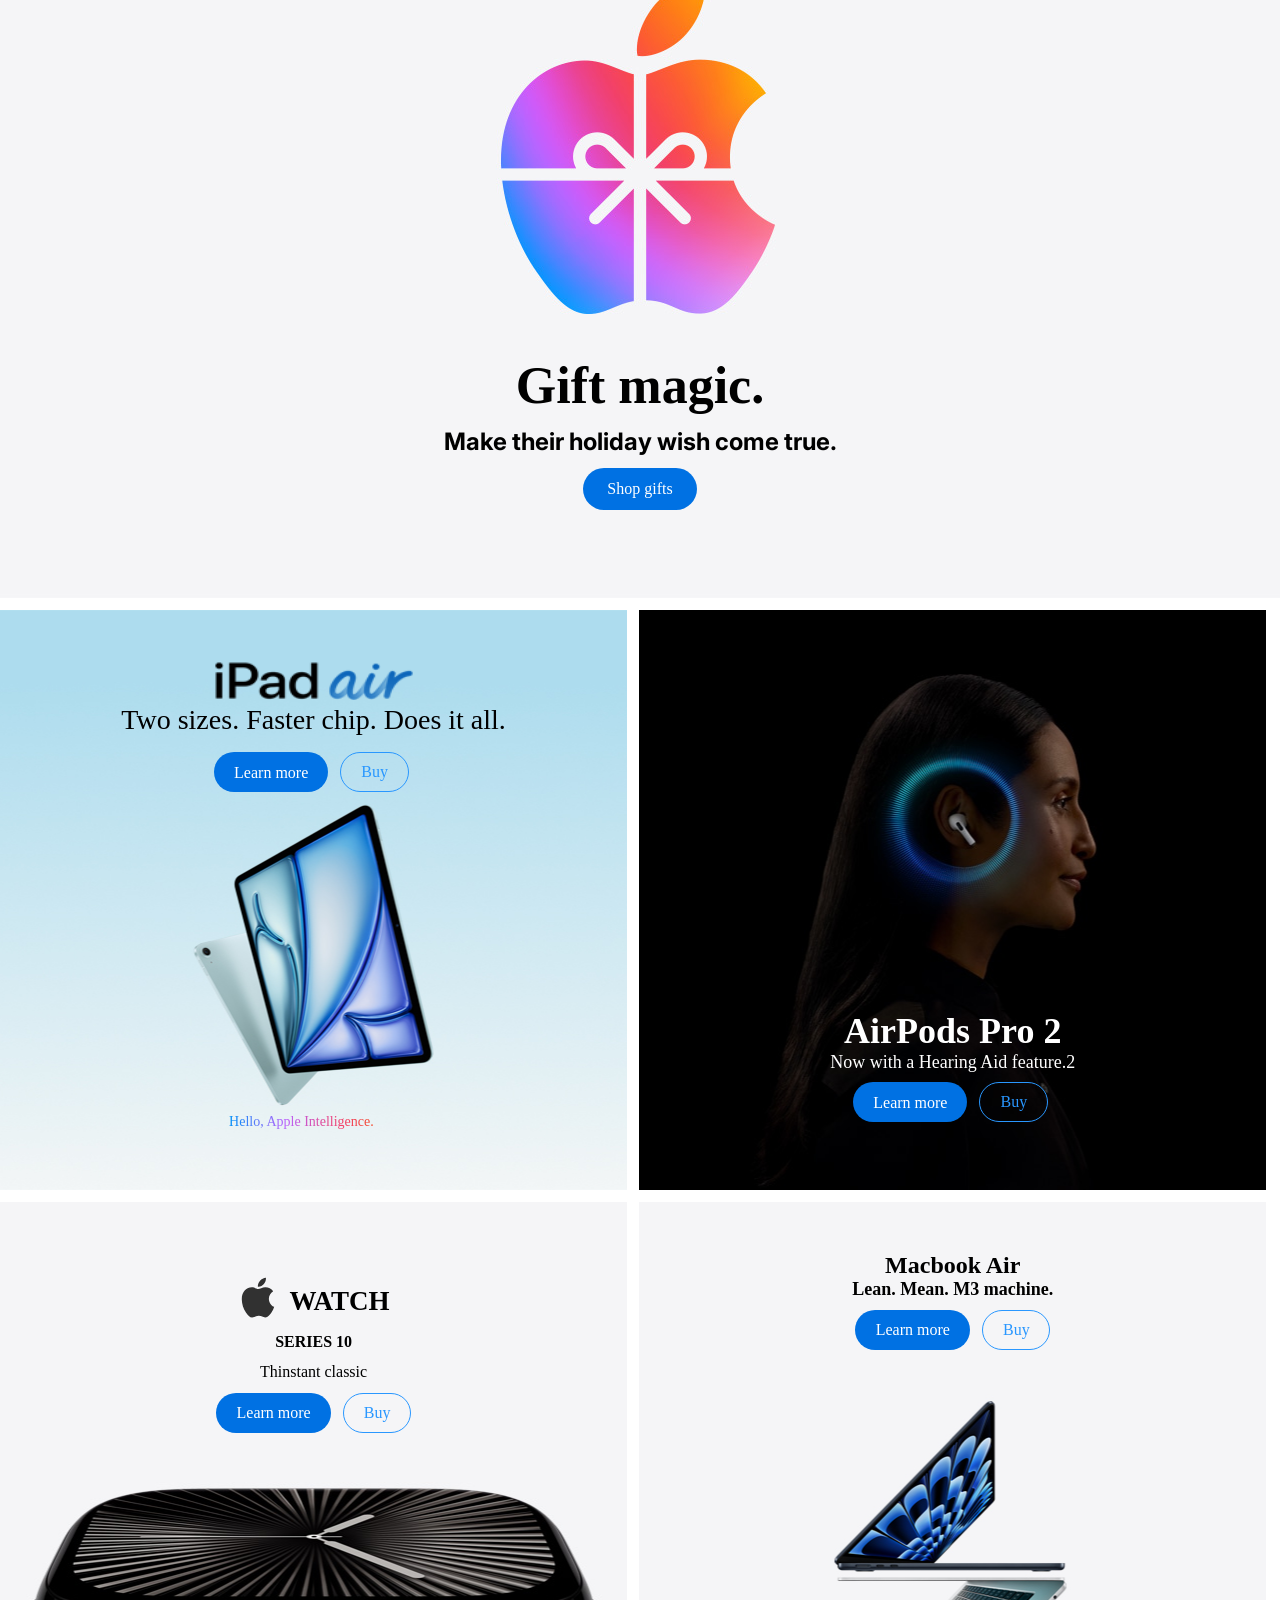
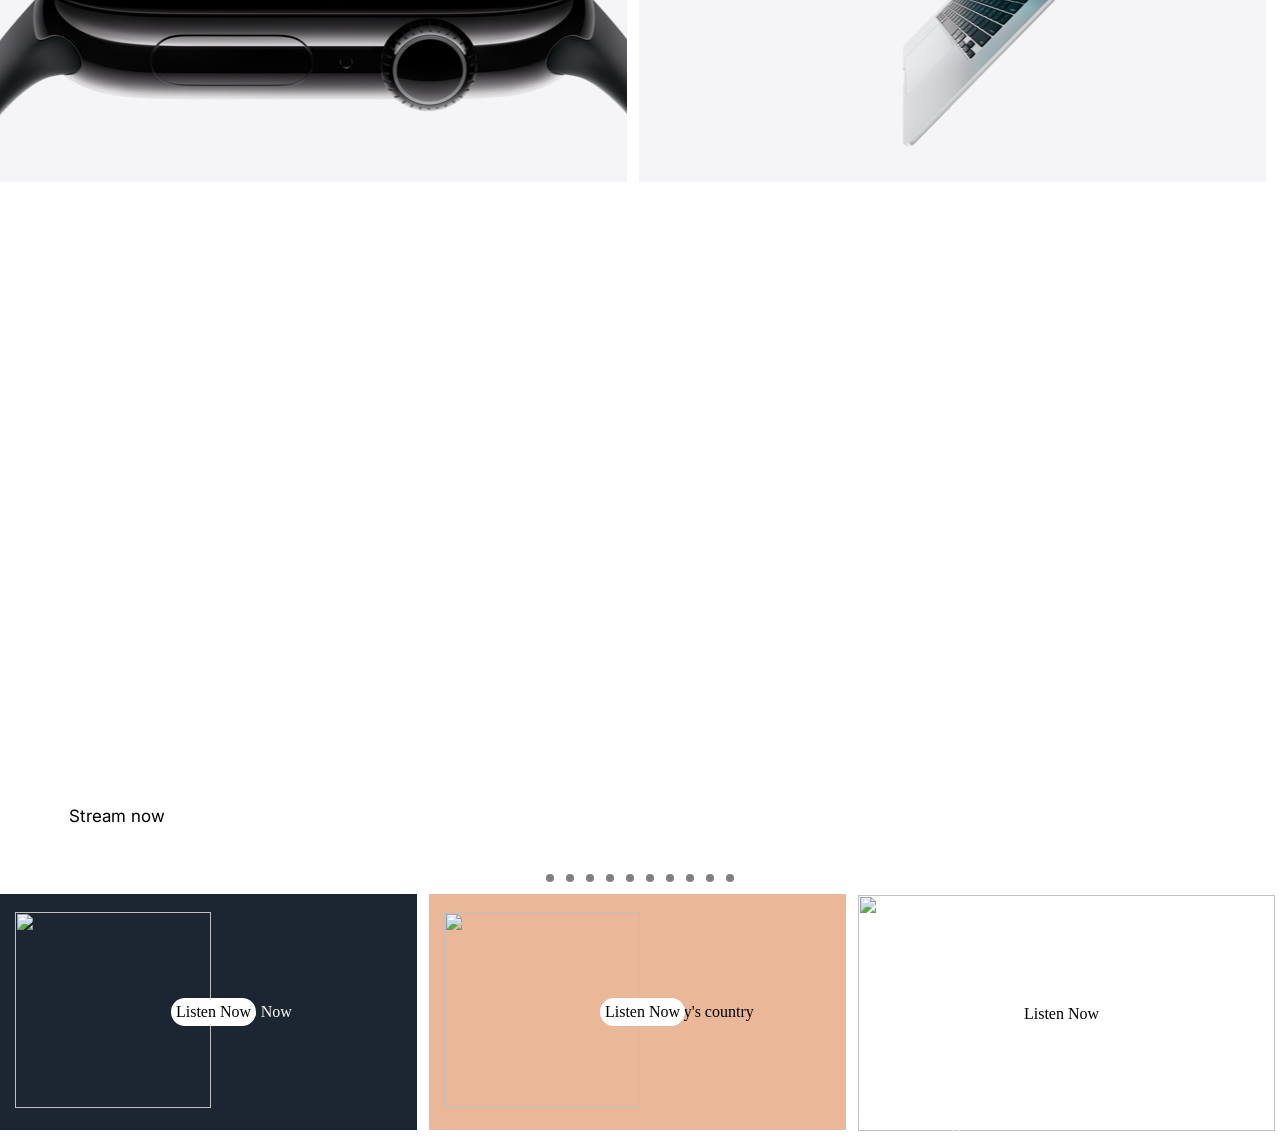
==== commit 361ef858: "done" ====
--- a/index.html
+++ b/index.html
@@ -5,10 +5,13 @@
     <meta name="viewport" content="width=device-width, initial-scale=1.0" />
     <title>Document</title>
     <link rel="stylesheet" href="style.css" />
+    <link rel="stylesheet" href="media.css" />
   </head>
   <body>
     <div class="header">
-      <img src="SVG.svg" alt="" width="15px" height="44px" />
+      <div class="flex">
+        <img src="SVG.svg" alt="" width="15px" height="44px" />
+      </div>
 
       <p>Store</p>
       <p>MAC</p>
@@ -21,11 +24,13 @@
       <p>Entertaiment</p>
       <p>Accessories</p>
       <p>Support</p>
-
-      <img src="search.svg" alt="" style="width: 15px; height: 44px" />
-      <img src="5.svg" alt="" style="width: 15px; height: 44px" />
-    </div>
-    <div style="width: 1920px;height:10px ;"></div>
+      <div class="search1">
+        <img src="search.svg" alt="" style="width: 15px; height: 44px" />
+        <img src="5.svg" alt="" style="width: 15px; height: 44px" />
+        <img src="18x.svg " alt="" />
+      </div>
+    </div>
+    <div style="width: 1920px; height: 10px"></div>
     <section>
       <div class="text">
         We’re donating $5 to the Global Fund for every purchase made with
@@ -113,126 +118,204 @@
       </div>
       <div class="Macbook">
         <div class="macbook1">
-          
-            <div class="macbook5">
-              <div class="macbook4">
-                <h1>Macbook Air</h1>
-              </div>
-              <h4>Lean. Mean. M3 machine.</h4>
+          <div class="macbook5">
+            <div class="macbook4">
+              <h1>Macbook Air</h1>
             </div>
-            <div class="buttons2">
-              <div class="learn6">Learn more</div>
-              <div class="by6">Buy</div>
-            </div>
-          </div>
-        </div>
+            <h4>Lean. Mean. M3 machine.</h4>
+          </div>
+          <div class="buttons2">
+            <div class="learn6">Learn more</div>
+            <div class="by6">Buy</div>
+          </div>
+        </div>
+      </div>
     </section>
     <section class="scrolls">
-      <div id= "item1" class="scroll-item">
-        <div class="streamts">
-        <div class="stream"><p>Stream now</p>
-        </div>
-          <div class="strreamt"> Drama · Experience Ridley Scott's extended epic</div>
-          </div>
-      </div>
-        <div id="item2" class="scroll-item"><div class="streamts">
-        <div class="stream"><p>Stream now</p>
-        </div>
+      <div id="item1" class="scroll-item">
+        <div class="streamts">
+          <div class="stream"><p>Stream now</p></div>
+          <div class="strreamt">
+            Drama · Experience Ridley Scott's extended epic
+          </div>
+        </div>
+      </div>
+      <div id="item2" class="scroll-item">
+        <div class="streamts">
+          <div class="stream"><p>Stream now</p></div>
           <div class="strreamt">Live MLB games, every Friday.</div>
-          </div></div>
-          <div id="item3" class="scroll-item"><div class="streamts">
-        <div class="stream"><p>Stream now</p>
-        </div>
-          <div class="strreamt">Action · Worst. Heist. Ever.
-</div>
-          </div></div>
-            <div id="item4" class="scroll-item"><div class="streamts">
-        <div class="stream"><p>Stream now</p>
-        </div>
-          <div class="strreamt">Documentary · All that glitters isn't gold.</div>
-          </div></div>
-             <div id="item5" class="scroll-item"><div class="streamts">
-        <div class="stream"><p>Stream now</p>
-        </div>
-          <div class="strreamt">Thriller · Natalie Portman and Moses Ingram star in a visionary noir thriller.</div>
-          </div></div>
-          <div id="item6" class="scroll-item"><div class="streamts">
-        <div class="stream"><p>Stream now</p>
-        </div>
-          <div class="strreamt">Drama · 16 Emmy® Nominations Including Best Drama</div>
-          </div></div>
-            <div id="item7" class="scroll-item"><div class="streamts">
-        <div class="stream"><p>Stream now</p>
-        </div>
-          <div class="strreamt"> Drama · Experience Ridley Scott's extended epic</div>
-          </div></div>
-             <div id="item8" class="scroll-item"><div class="streamts">
-        <div class="stream"><p>Stream now</p>
-        </div>
+        </div>
+      </div>
+      <div id="item3" class="scroll-item">
+        <div class="streamts">
+          <div class="stream"><p>Stream now</p></div>
+          <div class="strreamt">Action · Worst. Heist. Ever.</div>
+        </div>
+      </div>
+      <div id="item4" class="scroll-item">
+        <div class="streamts">
+          <div class="stream"><p>Stream now</p></div>
+          <div class="strreamt">
+            Documentary · All that glitters isn't gold.
+          </div>
+        </div>
+      </div>
+      <div id="item5" class="scroll-item">
+        <div class="streamts">
+          <div class="stream"><p>Stream now</p></div>
+          <div class="strreamt">
+            Thriller · Natalie Portman and Moses Ingram star in a visionary noir
+            thriller.
+          </div>
+        </div>
+      </div>
+      <div id="item6" class="scroll-item">
+        <div class="streamts">
+          <div class="stream"><p>Stream now</p></div>
+          <div class="strreamt">
+            Drama · 16 Emmy® Nominations Including Best Drama
+          </div>
+        </div>
+      </div>
+      <div id="item7" class="scroll-item">
+        <div class="streamts">
+          <div class="stream"><p>Stream now</p></div>
+          <div class="strreamt">
+            Drama · Experience Ridley Scott's extended epic
+          </div>
+        </div>
+      </div>
+      <div id="item8" class="scroll-item">
+        <div class="streamts">
+          <div class="stream"><p>Stream now</p></div>
           <div class="strreamt">Drama · New season.</div>
-          </div></div>
-          <div id="item9" class="scroll-item"><div class="streamts">
-        <div class="stream"><p>Stream now</p>
-        </div>
+        </div>
+      </div>
+      <div id="item9" class="scroll-item">
+        <div class="streamts">
+          <div class="stream"><p>Stream now</p></div>
           <div class="strreamt">Crime · Presume nothing.</div>
-          </div></div>
-            <div id="item10" class="scroll-item"><div class="streamts">
-        <div class="stream"><p>Stream now</p>
-        </div>
-          <div class="strreamt">Watch Messi, every club, and every match--live.</div>
-          </div>
+        </div>
+      </div>
+      <div id="item10" class="scroll-item">
+        <div class="streamts">
+          <div class="stream"><p>Stream now</p></div>
+        </div>
+        <div class="strreamt">
+          Watch Messi, every club, and every match--live.
+        </div>
+      </div>
     </section>
     <section class="dot1">
-    <div class="dot">
-    
-      <a class="#item1-dot" href="#item1"></a> 
-      <a class="#item2-dot" href="#item2"></a>
-      <a class="#item3-dot" href="#item3"></a>
-      <a class="#item4-dot" href="#item4"></a>
-      <a class="#item5-dot" href="#item5"></a> 
-      <a class="#item6-dot" href="#item6"></a>
-      <a class="#item7-dot" href="#item7"></a>
-      <a class="#item8-dot" href="#item8"></a>
-      <a class="#item9-dot" href="#item9"></a>
-      <a class="#item10-dot" href="#item10"></a>
-   
-    </div>
-    </section>
-    <section class="slide5">
-        <div class="slide-track">
-          <div class="img1">
-            <div class="Listen">Listen now</div>
-          </div>  
-          <div class="img2">
-             <div class="Listen">Listen now</div>
-          </div>
-          <div class="img3">
-             <div class="Listen">Listen now</div>
-             <p>Football Manager 2024 Touch</p>
-          </div>
-          <div class="img4">
-             <div class="Listen">Listen now</div>
-          </div>
-          <div class="img5">
-             <div class="Listen">Listen now</div>
-          </div>
-          <div class="img6">
-             <div class="Listen">Listen now</div>
-          </div>
-          <div class="img7">
-             <div class="Listen">Listen now</div>
-          </div>
-          <div class="img8">
-             <div class="Listen">Listen now</div>
-          </div>
-          <div class="img9">
-             <div class="Listen">Listen now</div>
-          </div>
-          <div class="img10">
-             <div class="Listen">Listen now</div>
-          </div>
-          </div>
-           
+      <div class="dot">
+        <a class="#item1-dot" href="#item1"></a>
+        <a class="#item2-dot" href="#item2"></a>
+        <a class="#item3-dot" href="#item3"></a>
+        <a class="#item4-dot" href="#item4"></a>
+        <a class="#item5-dot" href="#item5"></a>
+        <a class="#item6-dot" href="#item6"></a>
+        <a class="#item7-dot" href="#item7"></a>
+        <a class="#item8-dot" href="#item8"></a>
+        <a class="#item9-dot" href="#item9"></a>
+        <a class="#item10-dot" href="#item10"></a>
+      </div>
     </section>
   </body>
 </html>
+<section class="section5">
+  <div class="slide-truck">
+    <div class="slide">
+      <div class="slide-img">
+        <img
+          src="https://pinecone-academy-fgmu.vercel.app/images/slider/1.jpg"
+          alt=""
+        />
+      </div>
+      <p>R&B Now</p>
+      <div class="listen-dad">
+        <div class="listen">Listen Now</div>
+      </div>
+    </div>
+    <div class="slide1">
+      <div class="slide-img">
+        <img
+          src="https://pinecone-academy-fgmu.vercel.app/images/slider/2.jpg"
+          alt=""
+        />
+      </div>
+      <p style="color: black">Today's country</p>
+      <div class="listen-dad">
+        <div class="listen">Listen Now</div>
+      </div>
+    </div>
+    <div class="slide2">
+      <div class="slide-img2">
+        <img
+          src="https://pinecone-academy-fgmu.vercel.app/images/slider/3.jpg"
+          alt=""
+        />
+        <p>Football Manager 2024 Touch</p>
+      </div>
+
+      <div class="listen-dad">
+        <div class="listen">Listen Now</div>
+      </div>
+    </div>
+    <div class="slide3">
+      <div class="slide-img3">
+        <img
+          src="https://pinecone-academy-fgmu.vercel.app/images/slider/4.jpg"
+          alt=""
+        />
+      </div>
+    </div>
+    <div class="slide4">
+      <div class="slide-img4">
+        <img
+          src="https://pinecone-academy-fgmu.vercel.app/images/slider/5.jpg"
+          alt=""
+        />
+      </div>
+    </div>
+    <div class="slide5">
+      <div class="slide-img5">
+        <img
+          src="https://pinecone-academy-fgmu.vercel.app/images/slider/6.jpg"
+          alt=""
+        />
+      </div>
+    </div>
+    <div class="slide6">
+      <div class="slide-img6">
+        <img
+          src=" https://pinecone-academy-fgmu.vercel.app/images/slider/7.jpg"
+          alt=""
+        />
+      </div>
+    </div>
+    <div class="slide7">
+      <div class="slide-img7">
+        <img
+          src="https://pinecone-academy-fgmu.vercel.app/images/slider/8.jpg"
+          alt=""
+        />
+      </div>
+    </div>
+    <div class="slide8">
+      <div class="slide-img8">
+        <img
+          src="https://pinecone-academy-fgmu.vercel.app/images/slider/9.jpg"
+          alt=""
+        />
+      </div>
+    </div>
+    <div class="slide9">
+      <div class="slide-img9">
+        <img
+          src="https://pinecone-academy-fgmu.vercel.app/images/slider/10.jpg"
+          alt=""
+        />
+      </div>
+    </div>
+  </div>
+</section>
--- a/style.css
+++ b/style.css
@@ -16,7 +16,7 @@
   align-items: center;
   gap: 24px;
   background-color: #f5f5f7cc;
-  font-family: Inter;
+  font-family: "Inter";
   font-size: 12px;
   position: fixed;
 }
@@ -334,6 +334,7 @@
   justify-content: center;
   text-align: center;
   padding: 50px;
+  background-position: center;
 }
 .by6 {
   color: #2997ff;
@@ -467,135 +468,117 @@
 .streamt {
   display: flex;
 }
-
-.Listen {
+.slide-truck {
+  display: flex;
+  width: max-content;
+  animation: scroll 30s linear infinite;
+}
+.slide-img img {
+  width: 196px;
+  height: 196px;
+}
+.slide {
+  width: 417px;
+  height: 236px;
+  background-color: #1b2632;
+  display: flex;
+  align-items: center;
+  padding-left: 15px;
+  position: relative;
+}
+.slide p {
+  color: white;
+}
+.listen {
   background-color: white;
-  color: black;
-  border-radius: 999px;
-  display: flex;
-  align-items: center;
-  justify-content: center;
-  visibility: hidden;
-  width: 100px;
-  height: 30px;
-}
-.img1 {
-  background-image: url("https://pinecone-academy-fgmu.vercel.app/images/slider/1.jpg");
-  width: 417px;
-  height: 236px;
-  display: flex;
-  align-items: center;
-  justify-content: center;
-  background-size: cover;
-}
-.slide-track:hover .Listen {
-  visibility: visible;
-}
-.img2 {
-  background-image: url("https://pinecone-academy-fgmu.vercel.app/images/slider/2.jpg");
-  width: 417px;
-  height: 236px;
-  display: flex;
-  align-items: center;
-  justify-content: center;
-  background-size: cover;
-}
-.slide-track {
-  display: flex;
-  width: calc(430px * 10);
-  animation: scroll 12s linear infinite;
+  border-radius: 999px;
+  padding: 5px;
+}
+.listen-dad {
+  width: 417px;
+  height: 236px;
+  position: absolute;
+  display: flex;
+  align-items: center;
+  justify-content: center;
+  margin-left: -10px;
+}
+.slide1 {
+  background-color: #ebb799;
+  width: 417px;
+  height: 236px;
+  display: flex;
+  align-items: center;
+  padding: 15px;
+}
+.slide2 img {
+  width: 417px;
+  height: 236px;
+}
+.slide2 {
+  display: flex;
+  align-items: center;
+  justify-content: center;
+}
+.slide-img2 p {
+  color: white;
+  margin-top: -20px;
+}
+.slide3 {
+  width: 417px;
+  height: 236px;
+}
+.slide-img3 img {
+  width: 417px;
+  height: 236px;
+}
+.slide-img4 img {
+  width: 417px;
+  height: 236px;
+}
+.slide-img5 img {
+  width: 417px;
+  height: 236px;
+}
+.slide-img6 img {
+  width: 417px;
+  height: 236px;
+}
+.slide-img7 img {
+  width: 417px;
+  height: 236px;
+}
+.slide-img8 img {
+  width: 417px;
+  height: 236px;
+}
+.slide-img9 img {
+  width: 417px;
+  height: 236px;
+}
+.section5 {
+  overflow: hidden;
 }
 @keyframes scroll {
-  0% {
+  from {
     transform: translateX(0);
   }
-  100% {
-    transform: translateX(-1000px);
+  to {
+    transform: translateX(-100%);
   }
 }
-.img3 {
-  background-image: url("https://pinecone-academy-fgmu.vercel.app/images/slider/3.jpg");
-  width: 417px;
-  height: 236px;
-  display: flex;
-  align-items: center;
-  justify-content: center;
-  background-size: cover;
-}
-.img4 {
-  background-image: url("https://pinecone-academy-fgmu.vercel.app/images/slider/4.jpg");
-  width: 417px;
-  height: 236px;
-  display: flex;
-  align-items: center;
-  justify-content: center;
-  background-size: cover;
-}
-.img5 {
-  background-image: url("https://pinecone-academy-fgmu.vercel.app/images/slider/5.jpg");
-  width: 417px;
-  height: 236px;
-  display: flex;
-  align-items: center;
-  justify-content: center;
-  background-size: cover;
-}
-.img6 {
-  background-image: url("https://pinecone-academy-fgmu.vercel.app/images/slider/6.jpg");
-  width: 417px;
-  height: 236px;
-  display: flex;
-  align-items: center;
-  justify-content: center;
-  background-size: cover;
-}
-.img7 {
-  background-image: url("https://pinecone-academy-fgmu.vercel.app/images/slider/7.jpg");
-  width: 417px;
-  height: 236px;
-  display: flex;
-  align-items: center;
-  justify-content: center;
-  background-size: cover;
-}
-.img8 {
-  background-image: url("https://pinecone-academy-fgmu.vercel.app/images/slider/8.jpg");
-  width: 417px;
-  height: 236px;
-  display: flex;
-  align-items: center;
-  justify-content: center;
-  background-size: cover;
-}
-.img9 {
-  background-image: url("https://pinecone-academy-fgmu.vercel.app/images/slider/9.jpg");
-  width: 417px;
-  height: 236px;
-  display: flex;
-  align-items: center;
-  justify-content: center;
-  background-size: cover;
-}
-.img10 {
-  background-image: url("https://pinecone-academy-fgmu.vercel.app/images/slider/10.jpg");
-  width: 417px;
-  height: 236px;
-  display: flex;
-  align-items: center;
-  justify-content: center;
-  background-size: cover;
-}
-.slide-track:hover {
+.listen-dad:hover {
+}
+.slide-truck:hover {
+  filter: grayscale(1);
   animation-play-state: paused;
-  filter: grayscale(1);
-}
-.slide5 {
-  overflow: hidden;
-}
-.img3 p {
-  color: white;
-  font-size: 18px;
-  font-family: "inter";
-  margin-top: 200px;
-  margin-left: -230 px;
-}
+}
+.flex {
+  display: flex;
+  align-items: center;
+  justify-content: center;
+}
+.search1 {
+  display: flex;
+  align-items: center;
+}
--- a/media.css
+++ b/media.css
@@ -0,0 +1,81 @@
+@media (max-width: 390px) {
+  .header p {
+    display: none;
+  }
+
+  .header {
+    display: flex;
+    justify-content: space-between;
+    padding: 0 15px 0 16px;
+  }
+  .search1 {
+    display: flex;
+    align-items: center;
+    padding: 0 15.5px;
+  }
+  .text {
+    display: flex;
+    max-width: 768px;
+    padding: 16px 10px;
+    flex-direction: column;
+    align-items: center;
+    gap: 10px;
+    text-align: center;
+  }
+  .pro1 {
+    text-align: center;
+    margin-bottom: 36px;
+  }
+}
+@media (max-width: 390px) {
+  .pro {
+    display: flex;
+    background-image: url(iphone-16-pro-mobile.png);
+    align-items: flex-end;
+    background-size: cover;
+  }
+  .iphone16 {
+    background-image: url("bca14fea5cc383f10eb575ae23034d12bd94613d.jpg");
+    background-size: cover;
+  }
+  .sec4 {
+    display: flex;
+    flex-direction: column;
+  }
+  .figure {
+    width: 100%;
+  }
+  .Airpods {
+    width: 100%;
+  }
+  .Watch {
+    width: 100%;
+  }
+  .Macbook {
+    width: 100%;
+  }
+}
+@media (max-width: 1024px) {
+  .header p {
+    display: none;
+  }
+  .header {
+    display: flex;
+    justify-content: space-between;
+    padding: 0 15px 0 16px;
+  }
+}
+@media (max-width: 600px) {
+  .figure {
+    width: 100%;
+  }
+  .Airpods {
+    width: 100%;
+  }
+  .Watch {
+    width: 100%;
+  }
+  .Macbook {
+    width: 100%;
+  }
+}
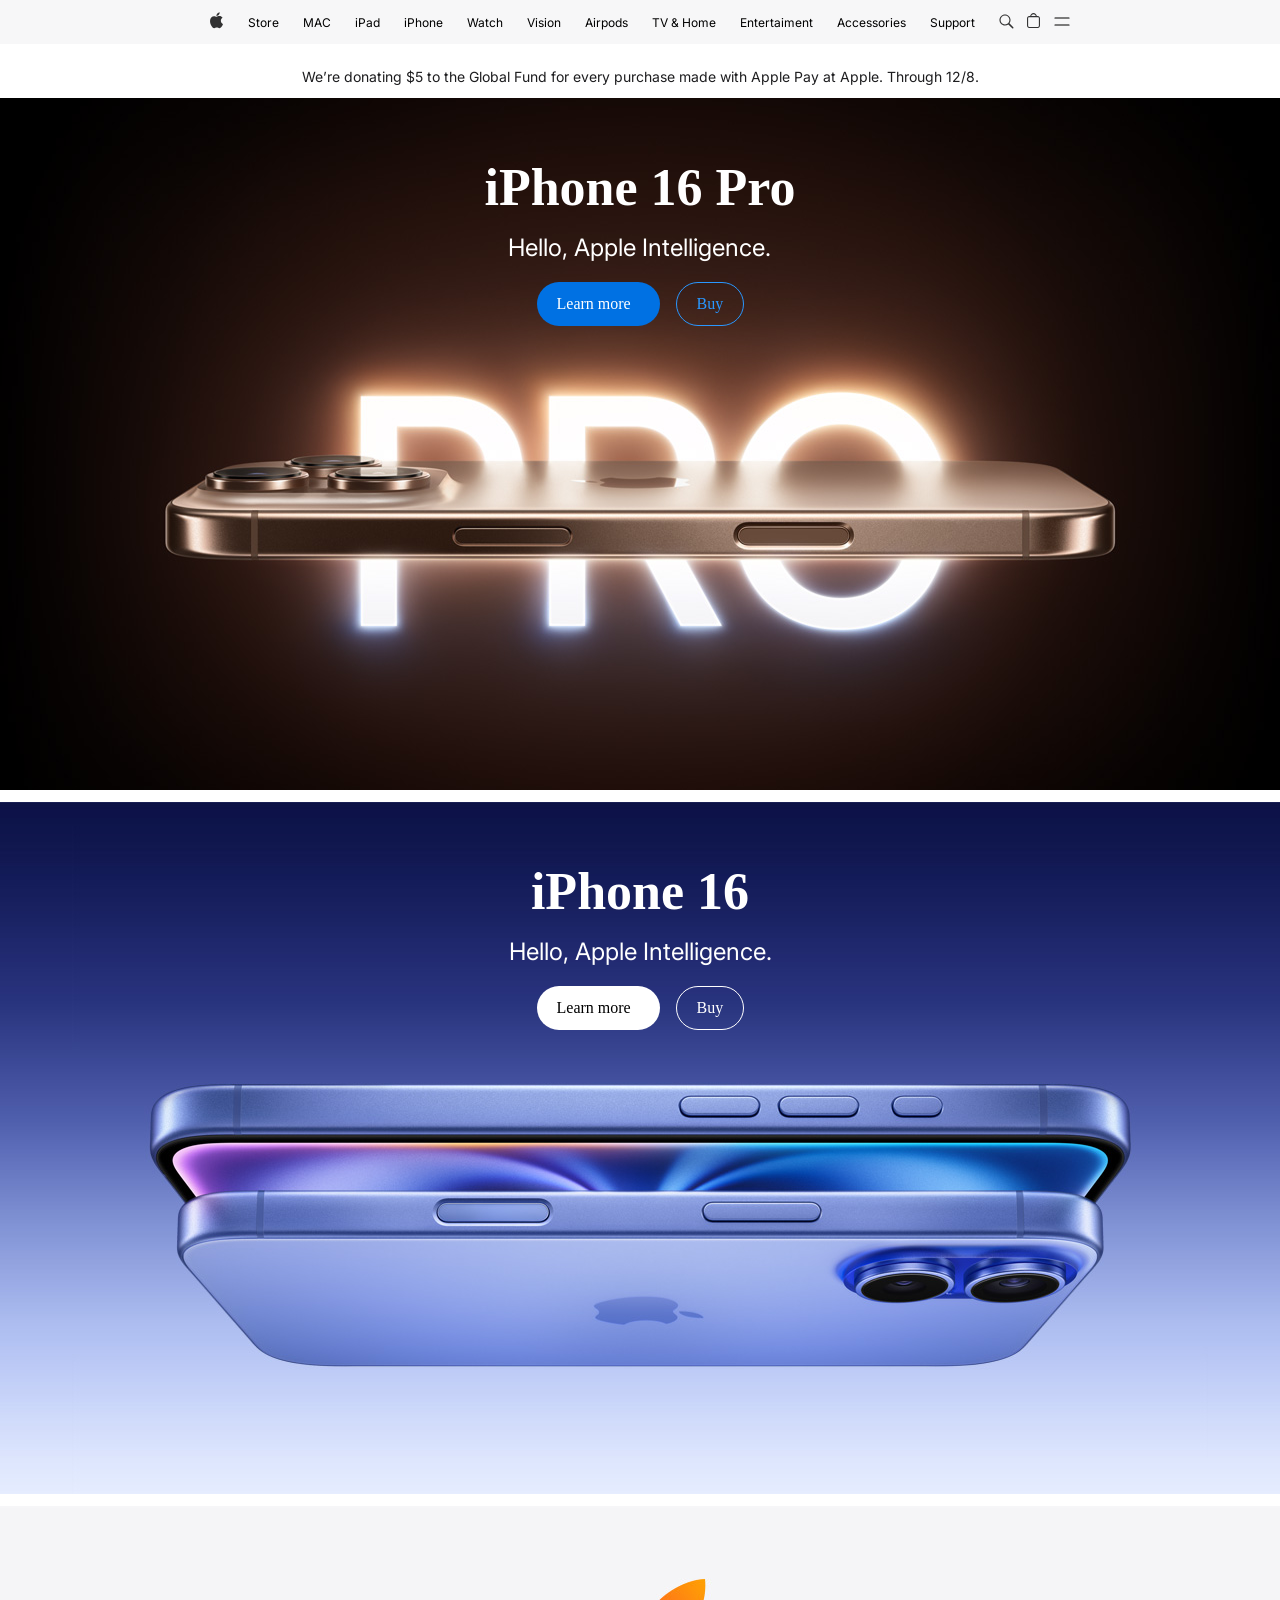
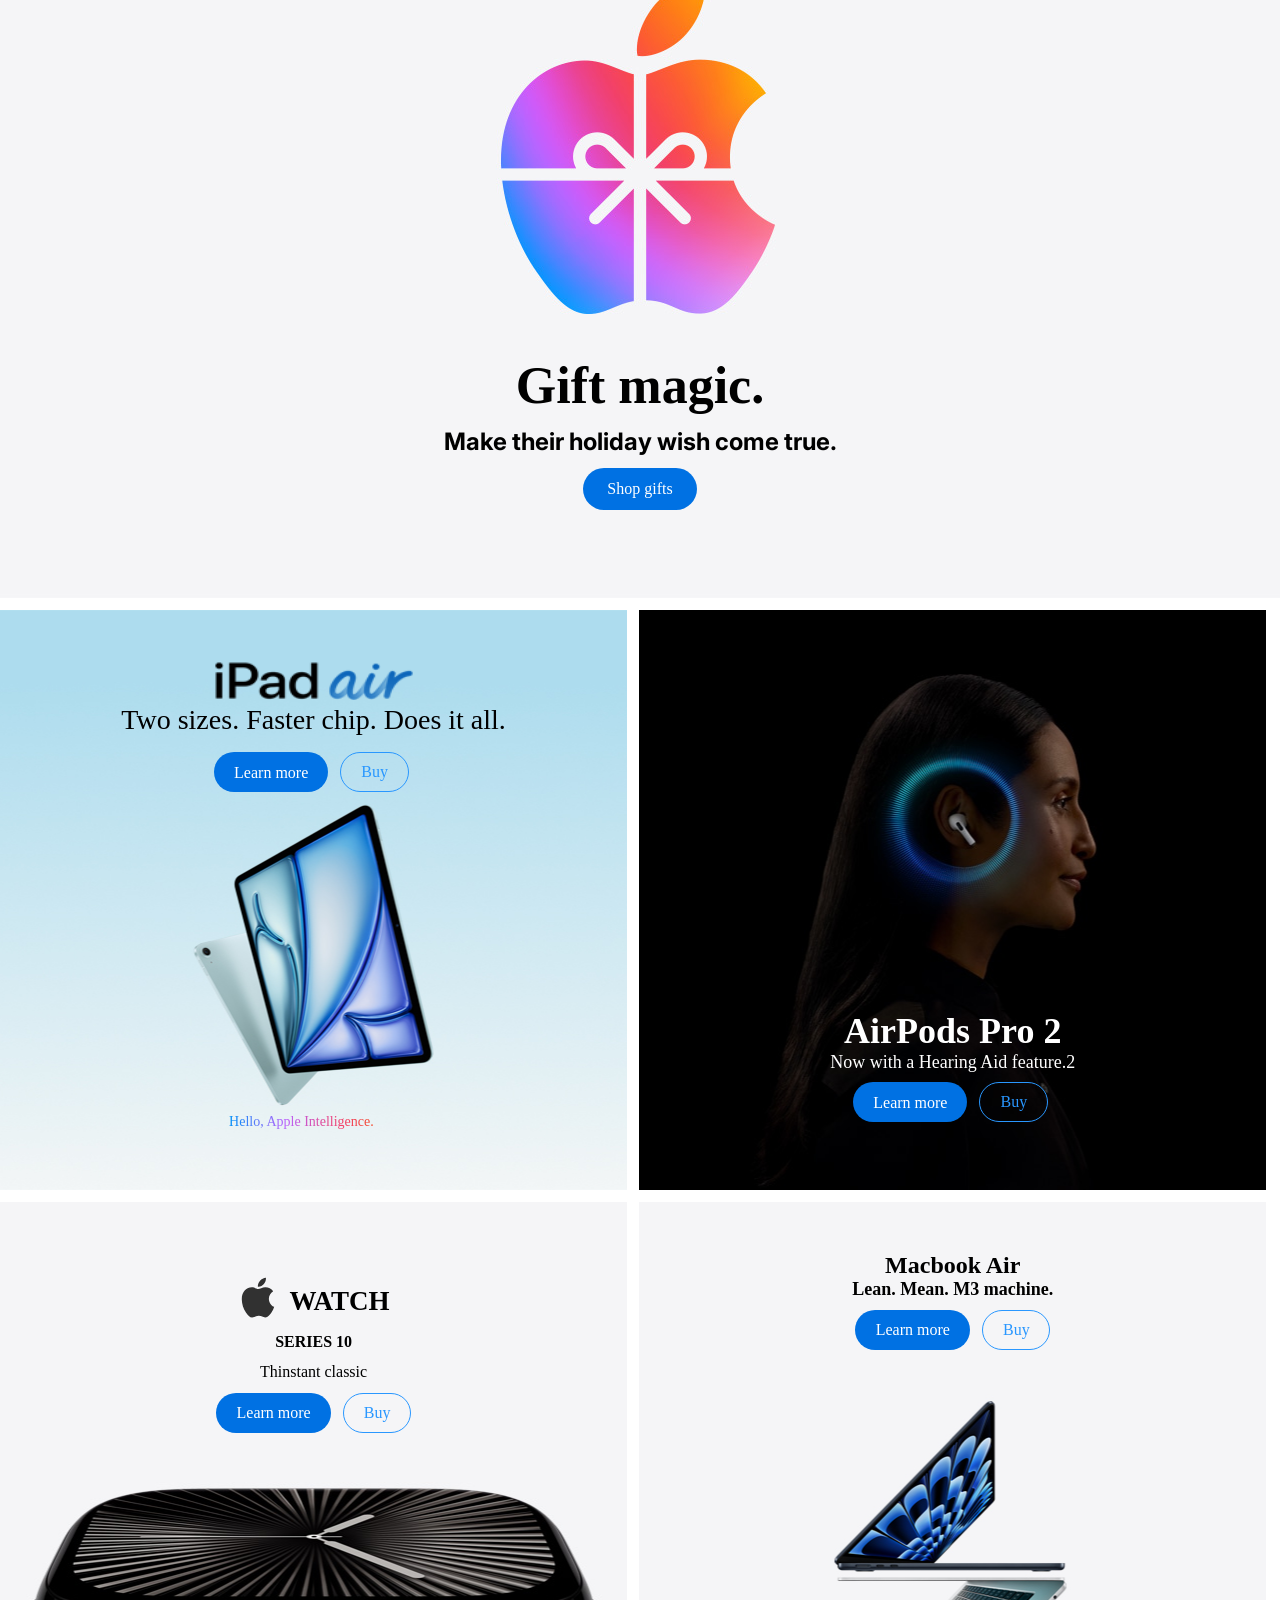
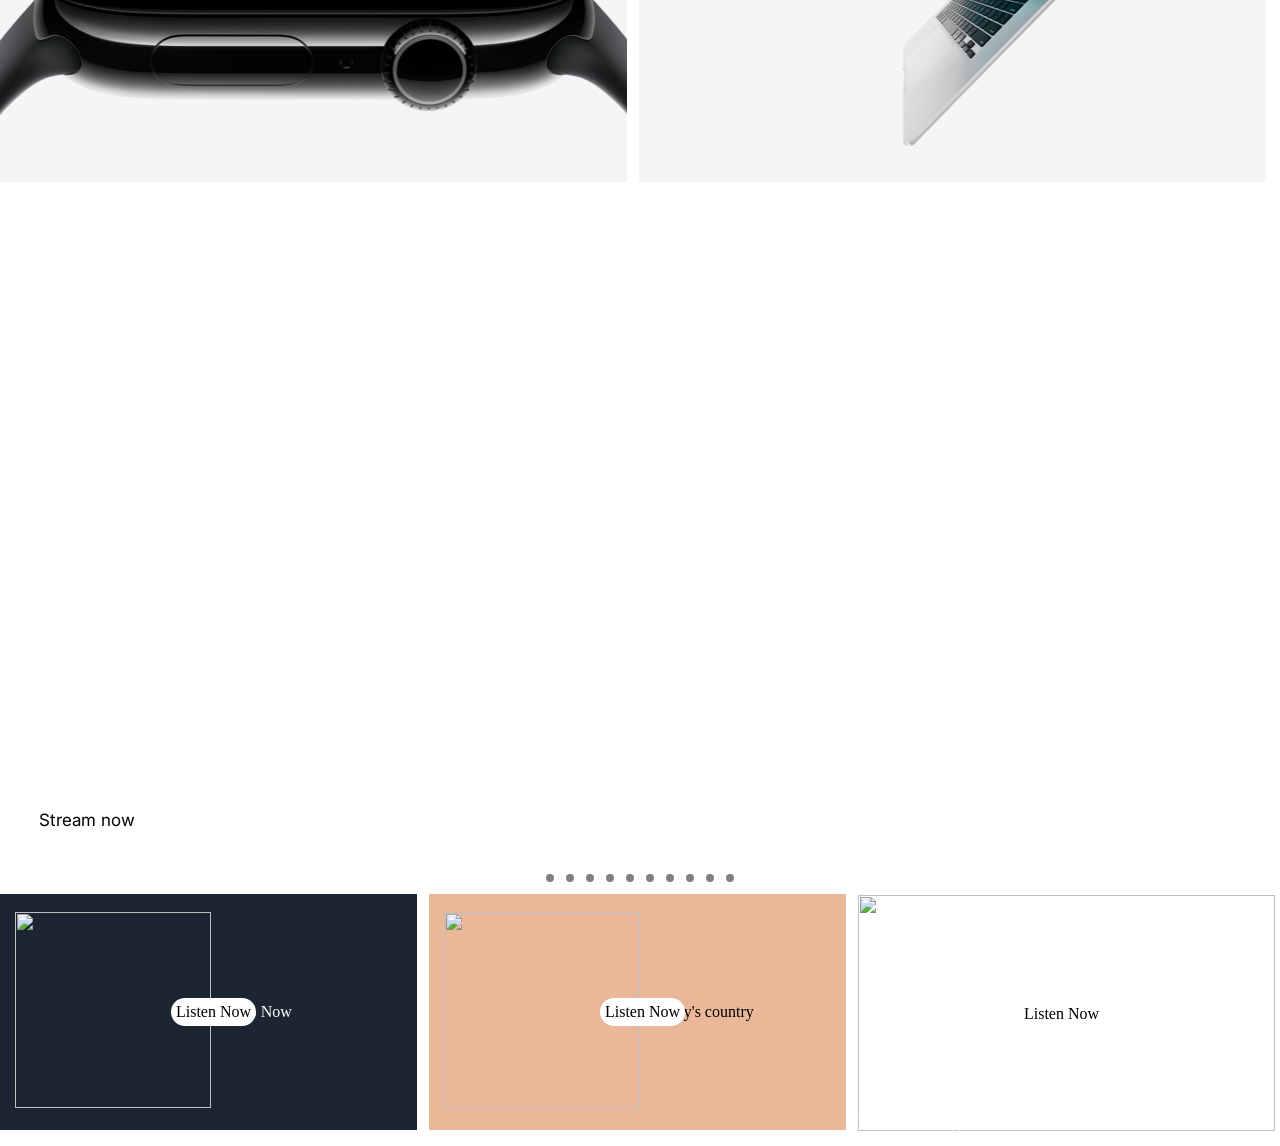
==== commit 0f01b929: "dopne" ====
--- a/index.html
+++ b/index.html
@@ -134,75 +134,95 @@
     <section class="scrolls">
       <div id="item1" class="scroll-item">
         <div class="streamts">
-          <div class="stream"><p>Stream now</p></div>
+          <div class="cont">
+            <div class="stream"><p>Stream now</p></div>
+            <div class="strreamt">
+              Drama · Experience Ridley Scott's extended epic
+            </div>
+          </div>
+        </div>
+      </div>
+      <div id="item2" class="scroll-item">
+        <div class="streamts">
+          <div class="cont">
+            <div class="stream"><p>Stream now</p></div>
+            <div class="strreamt">Live MLB games, every Friday.</div>
+          </div>
+        </div>
+      </div>
+      <div id="item3" class="scroll-item">
+        <div class="streamts">
+          <div class="cont">
+            <div class="stream"><p>Stream now</p></div>
+            <div class="strreamt">Action · Worst. Heist. Ever.</div>
+          </div>
+        </div>
+      </div>
+      <div id="item4" class="scroll-item">
+        <div class="streamts">
+          <div class="cont">
+            <div class="stream"><p>Stream now</p></div>
+            <div class="strreamt">
+              Documentary · All that glitters isn't gold.
+            </div>
+          </div>
+        </div>
+      </div>
+      <div id="item5" class="scroll-item">
+        <div class="streamts">
+          <div class="cont">
+            <div class="stream"><p>Stream now</p></div>
+            <div class="strreamt">
+              Thriller · Natalie Portman and Moses Ingram star in a visionary
+              noir thriller.
+            </div>
+          </div>
+        </div>
+      </div>
+      <div id="item6" class="scroll-item">
+        <div class="streamts">
+          <div class="cont">
+            <div class="stream"><p>Stream now</p></div>
+            <div class="strreamt">
+              Drama · 16 Emmy® Nominations Including Best Drama
+            </div>
+          </div>
+        </div>
+      </div>
+      <div id="item7" class="scroll-item">
+        <div class="streamts">
+          <div class="cont">
+            <div class="stream"><p>Stream now</p></div>
+            <div class="strreamt">
+              Drama · Experience Ridley Scott's extended epic
+            </div>
+          </div>
+        </div>
+      </div>
+      <div id="item8" class="scroll-item">
+        <div class="streamts">
+          <div class="cont">
+            <div class="stream"><p>Stream now</p></div>
+            <div class="strreamt">Drama · New season.</div>
+          </div>
+        </div>
+      </div>
+      <div id="item9" class="scroll-item">
+        <div class="streamts">
+          <div class="cont">
+            <div class="stream"><p>Stream now</p></div>
+            <div class="strreamt">Crime · Presume nothing.</div>
+          </div>
+        </div>
+      </div>
+      <div id="item10" class="scroll-item">
+        <div class="streamts">
+          <div class="cont">
+            <div class="stream"><p>Stream now</p></div>
+          </div>
           <div class="strreamt">
-            Drama · Experience Ridley Scott's extended epic
-          </div>
-        </div>
-      </div>
-      <div id="item2" class="scroll-item">
-        <div class="streamts">
-          <div class="stream"><p>Stream now</p></div>
-          <div class="strreamt">Live MLB games, every Friday.</div>
-        </div>
-      </div>
-      <div id="item3" class="scroll-item">
-        <div class="streamts">
-          <div class="stream"><p>Stream now</p></div>
-          <div class="strreamt">Action · Worst. Heist. Ever.</div>
-        </div>
-      </div>
-      <div id="item4" class="scroll-item">
-        <div class="streamts">
-          <div class="stream"><p>Stream now</p></div>
-          <div class="strreamt">
-            Documentary · All that glitters isn't gold.
-          </div>
-        </div>
-      </div>
-      <div id="item5" class="scroll-item">
-        <div class="streamts">
-          <div class="stream"><p>Stream now</p></div>
-          <div class="strreamt">
-            Thriller · Natalie Portman and Moses Ingram star in a visionary noir
-            thriller.
-          </div>
-        </div>
-      </div>
-      <div id="item6" class="scroll-item">
-        <div class="streamts">
-          <div class="stream"><p>Stream now</p></div>
-          <div class="strreamt">
-            Drama · 16 Emmy® Nominations Including Best Drama
-          </div>
-        </div>
-      </div>
-      <div id="item7" class="scroll-item">
-        <div class="streamts">
-          <div class="stream"><p>Stream now</p></div>
-          <div class="strreamt">
-            Drama · Experience Ridley Scott's extended epic
-          </div>
-        </div>
-      </div>
-      <div id="item8" class="scroll-item">
-        <div class="streamts">
-          <div class="stream"><p>Stream now</p></div>
-          <div class="strreamt">Drama · New season.</div>
-        </div>
-      </div>
-      <div id="item9" class="scroll-item">
-        <div class="streamts">
-          <div class="stream"><p>Stream now</p></div>
-          <div class="strreamt">Crime · Presume nothing.</div>
-        </div>
-      </div>
-      <div id="item10" class="scroll-item">
-        <div class="streamts">
-          <div class="stream"><p>Stream now</p></div>
-        </div>
-        <div class="strreamt">
-          Watch Messi, every club, and every match--live.
+            Watch Messi, every club, and every match--live.
+          </div>
         </div>
       </div>
     </section>
--- a/style.css
+++ b/style.css
@@ -457,12 +457,17 @@
 }
 .streamts {
   display: flex;
-  align-items: center;
+  align-items: flex-end;
   color: white;
   font-size: 17px;
   font-family: "inter ";
-  margin-top: 600px;
-  margin-left: 50px;
+  padding: 20px;
+
+  height: 668px;
+}
+.cont {
+  display: flex;
+  align-items: center;
 }
 
 .streamt {
--- a/media.css
+++ b/media.css
@@ -54,6 +54,17 @@
   .Macbook {
     width: 100%;
   }
+  .scroll-item {
+    min-width: 274px;
+    height: 495px;
+  }
+  .streamts {
+    min-width: 274px;
+    height: 495px;
+    flex-wrap: wrap;
+  }
+  .cont {
+  }
 }
 @media (max-width: 1024px) {
   .header p {
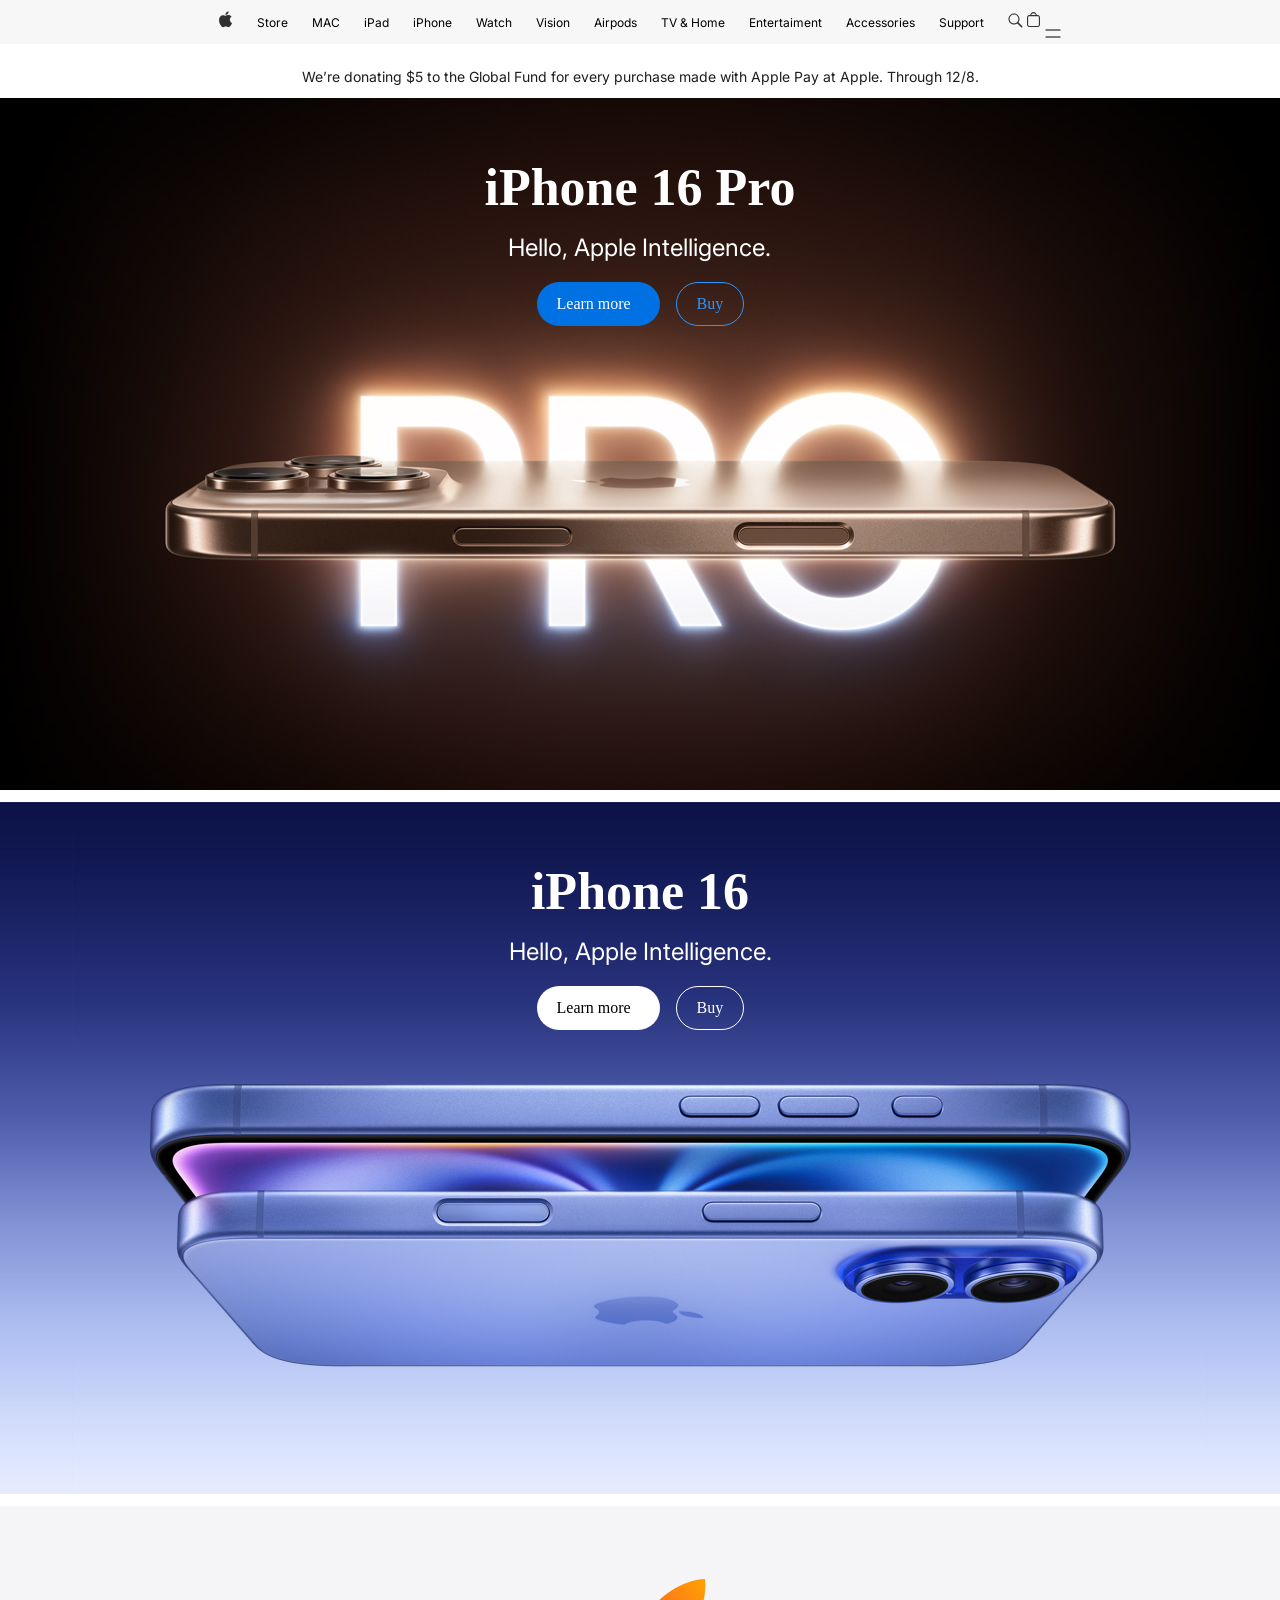
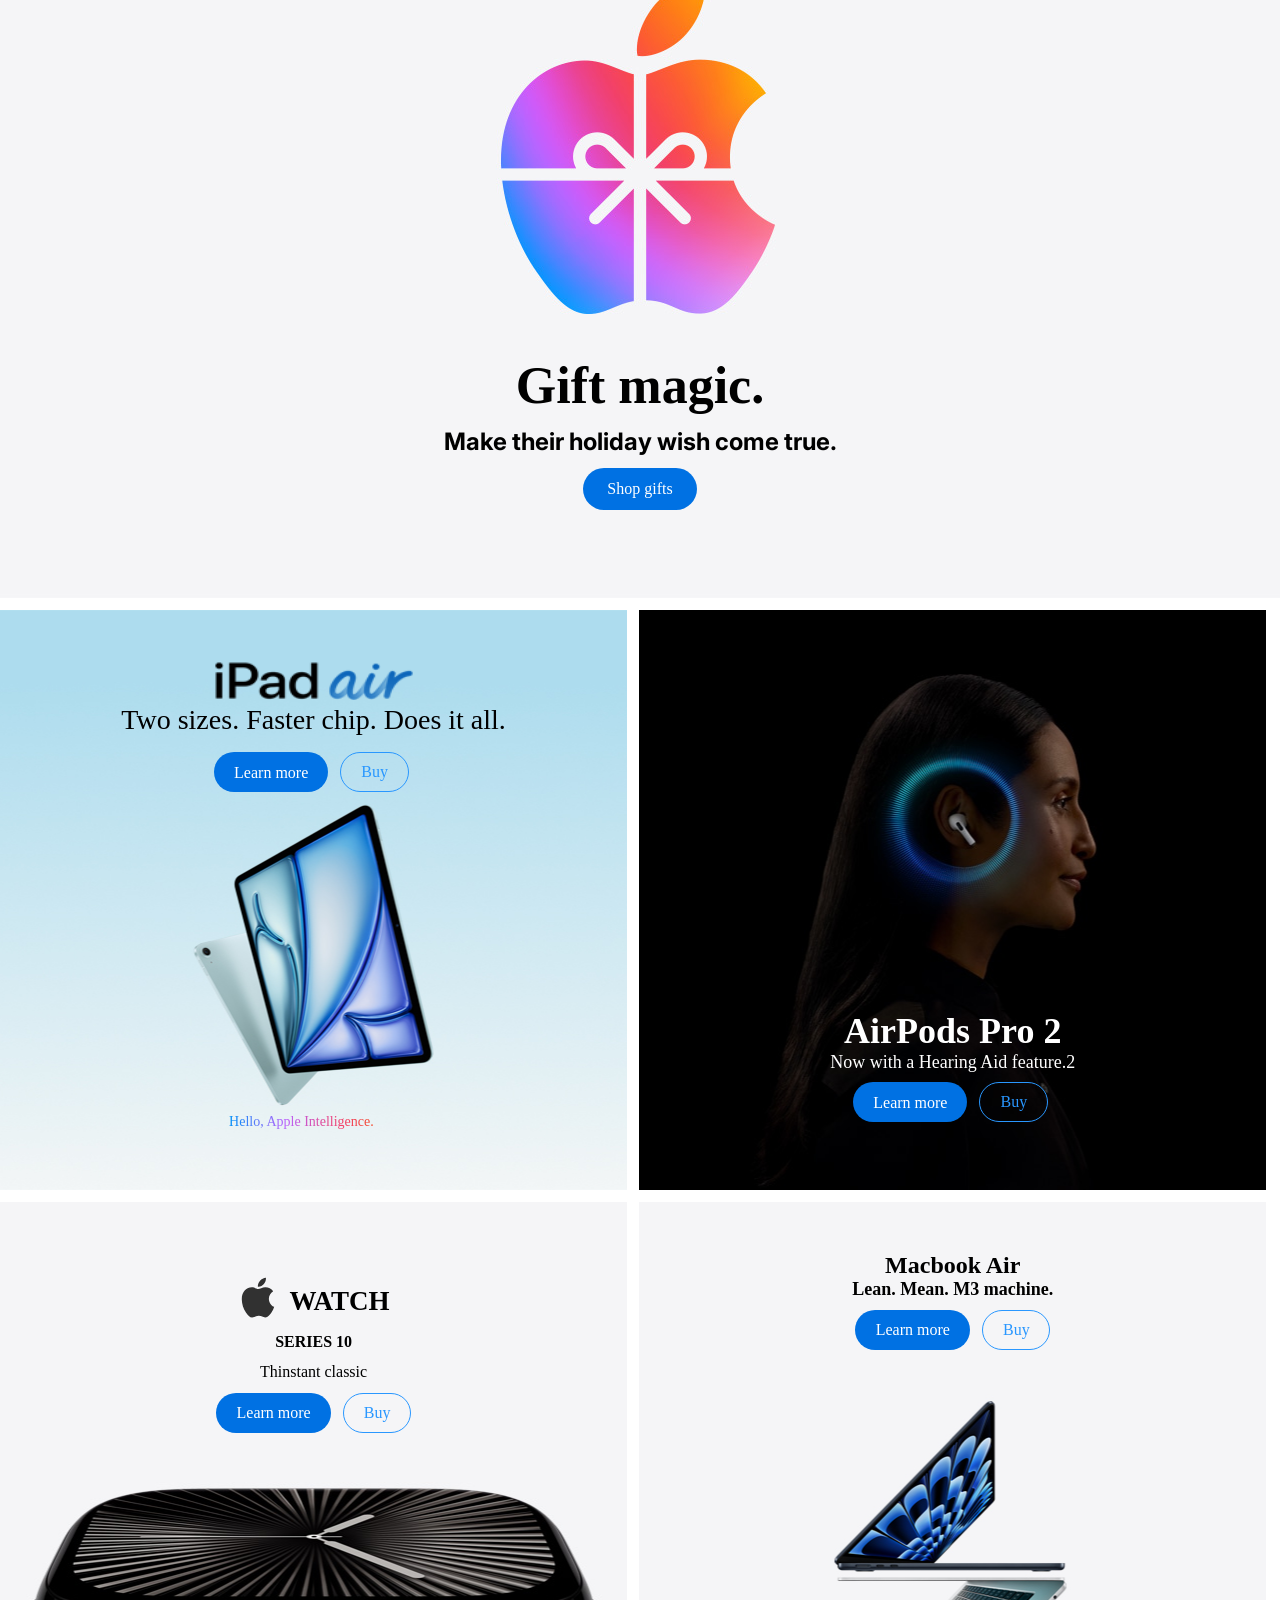
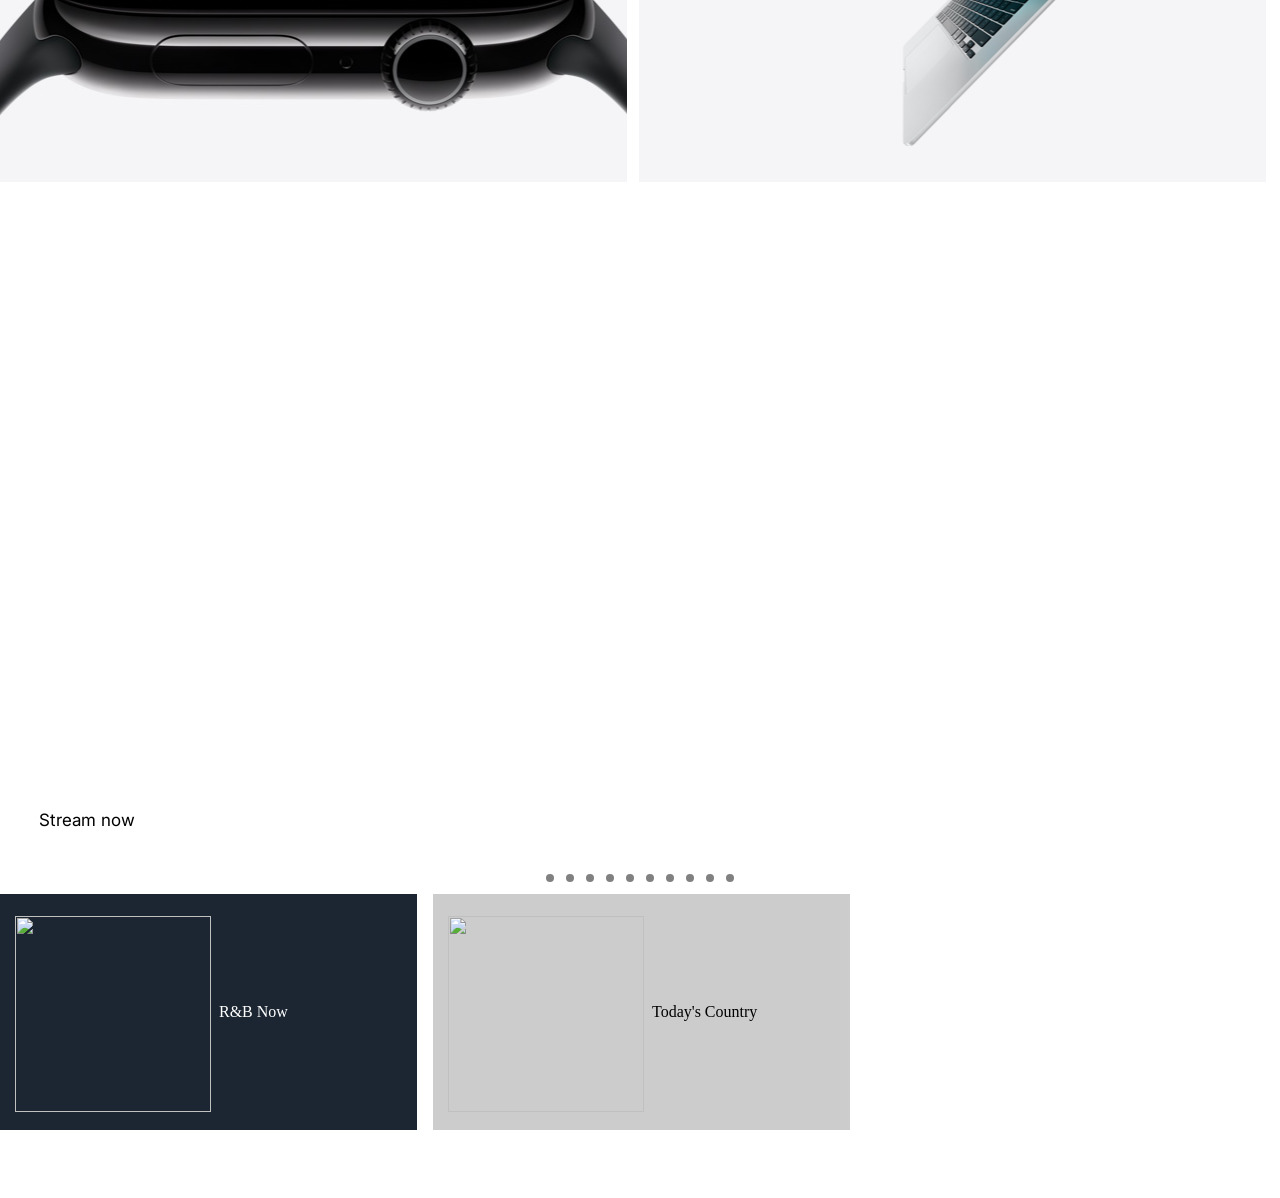
==== commit ab4c0f98: "done" ====
--- a/index.html
+++ b/index.html
@@ -240,102 +240,98 @@
         <a class="#item10-dot" href="#item10"></a>
       </div>
     </section>
+    <section>
+      <div class="slide-track">
+        <div class="slider">
+          <div class="slider-img">
+            <img src="https://pinecone-academy-fgmu.vercel.app/images/slider/1.jpg" alt=""  style="width: 196px;height: 196px;"/>
+          </div>
+          <div class="slider-dad">
+            <div class="slider-button">Listen Now</div>
+          </div>
+          <p>R&B Now</p>
+        </div>
+        <div class="slider1">
+          <div class="slider-img">
+            <img src="https://pinecone-academy-fgmu.vercel.app/images/slider/2.jpg" alt="" style="width: 196px; height: 196px" />
+          </div>
+          <div class="slider-dad">
+            <div class="slider-button">Listen Now</div>
+          </div>
+          <p style="color: black">Today's Country</p>
+        </div>
+        <div class="slider2">
+          <div class="slider-dad">
+            <div class="slider-button">Listen Now</div>
+          </div>
+
+          <p style="color: white">Footbacll Manager 2024 Touch</p>
+        </div>
+        <div class="slider3">
+          <div class="slider-dad">
+            <div class="slider-button">Listen Now</div>
+          </div>
+
+          <p style="color: white">6 Weeks to Restart Your Fitness</p>
+        </div>
+        <div class="slider4">
+          <div class="slider-dad">
+            <div class="slider-button">Listen Now</div>
+          </div>
+
+          <p style="color: white">NBA 2k25 Arcade Edition</p>
+        </div>
+        <div class="slider5">
+          <div class="slider-dad">
+            <div class="slider-button">Listen Now</div>
+          </div>
+
+          <p style="color: white">Strength with Kyle</p>
+        </div>
+        <div class="slider6">
+          <div class="slider-dad">
+            <div class="slider-button">Listen Now</div>
+          </div>
+
+          <p style="color: white">Run your first 5K/p></p>
+        </div>
+        <div class="slider">
+          <div class="slider-img">
+            <img
+              src="https://pinecone-academy-fgmu.vercel.app/images/slider/8.jpg"
+              style="width: 196px; height: 196px"
+              alt=""
+            />
+          </div>
+          <div class="slider-dad">
+            <div class="slider-button">Listen Now</div>
+          </div>
+          <p style="color: black">Today's indie Rock</p>
+        </div>
+        <div class="slider7">
+          <div class="slider-dad">
+            <div class="slider-button">Listen Now</div>
+          </div>
+
+          <p style="color: white">Hello kitty island adventure</p>
+        </div>
+        <div class="slider">
+          <div class="slider-img">
+            <img
+              src="https://pinecone-academy-fgmu.vercel.app/images/slider/10.jpg"
+              style="width: 196px; height: 196px"
+              alt=""
+            />
+          </div>
+          <div class="slider-dad">
+            <div class="slider-button">Listen Now</div>
+          </div>
+          <p style="color: black">strengh whith kyle</p>
+        </div>
+      </div>
+    </section>
   </body>
 </html>
-<section class="section5">
-  <div class="slide-truck">
-    <div class="slide">
-      <div class="slide-img">
-        <img
-          src="https://pinecone-academy-fgmu.vercel.app/images/slider/1.jpg"
-          alt=""
-        />
-      </div>
-      <p>R&B Now</p>
-      <div class="listen-dad">
-        <div class="listen">Listen Now</div>
-      </div>
-    </div>
-    <div class="slide1">
-      <div class="slide-img">
-        <img
-          src="https://pinecone-academy-fgmu.vercel.app/images/slider/2.jpg"
-          alt=""
-        />
-      </div>
-      <p style="color: black">Today's country</p>
-      <div class="listen-dad">
-        <div class="listen">Listen Now</div>
-      </div>
-    </div>
-    <div class="slide2">
-      <div class="slide-img2">
-        <img
-          src="https://pinecone-academy-fgmu.vercel.app/images/slider/3.jpg"
-          alt=""
-        />
-        <p>Football Manager 2024 Touch</p>
-      </div>
-
-      <div class="listen-dad">
-        <div class="listen">Listen Now</div>
-      </div>
-    </div>
-    <div class="slide3">
-      <div class="slide-img3">
-        <img
-          src="https://pinecone-academy-fgmu.vercel.app/images/slider/4.jpg"
-          alt=""
-        />
-      </div>
-    </div>
-    <div class="slide4">
-      <div class="slide-img4">
-        <img
-          src="https://pinecone-academy-fgmu.vercel.app/images/slider/5.jpg"
-          alt=""
-        />
-      </div>
-    </div>
-    <div class="slide5">
-      <div class="slide-img5">
-        <img
-          src="https://pinecone-academy-fgmu.vercel.app/images/slider/6.jpg"
-          alt=""
-        />
-      </div>
-    </div>
-    <div class="slide6">
-      <div class="slide-img6">
-        <img
-          src=" https://pinecone-academy-fgmu.vercel.app/images/slider/7.jpg"
-          alt=""
-        />
-      </div>
-    </div>
-    <div class="slide7">
-      <div class="slide-img7">
-        <img
-          src="https://pinecone-academy-fgmu.vercel.app/images/slider/8.jpg"
-          alt=""
-        />
-      </div>
-    </div>
-    <div class="slide8">
-      <div class="slide-img8">
-        <img
-          src="https://pinecone-academy-fgmu.vercel.app/images/slider/9.jpg"
-          alt=""
-        />
-      </div>
-    </div>
-    <div class="slide9">
-      <div class="slide-img9">
-        <img
-          src="https://pinecone-academy-fgmu.vercel.app/images/slider/10.jpg"
-          alt=""
-        />
-      </div>
-    </div>
-  </div>
-</section>
+
+  </body>
+</html>
--- a/style.css
+++ b/style.css
@@ -5,6 +5,10 @@
   box-sizing: border-box;
   gap: 12px;
 }
+body {
+  overflow-x: hidden;
+}
+
 section {
   margin-bottom: 12px;
 }
@@ -473,117 +477,159 @@
 .streamt {
   display: flex;
 }
-.slide-truck {
-  display: flex;
-  width: max-content;
-  animation: scroll 30s linear infinite;
-}
-.slide-img img {
-  width: 196px;
-  height: 196px;
-}
-.slide {
+.slide-track {
+  width: 100;
+  height: 292px;
+  display: flex;
+  gap: 16px;
+  animation-name: slider-track;
+  animation-duration: 12s;
+  animation-timing-function: linear;
+  animation-iteration-count: infinite;
+}
+.slider {
+  min-width: 417px;
+  height: 236px;
+  background-color: #1b2632;
+  align-items: center;
+  display: flex;
+  padding-left: 15px;
+  /* animation-name: slider-track;
+  animation-duration: 44s;
+  animation-timing-function: linear;
+  animation-iteration-count: infinite; */
+}
+.slider-img {
+  width: 192px;
+  height: 192px;
+}
+.slider-button {
+  background-color: white;
+  border-radius: 999px;
+  width: 100px;
+  height: 33px;
+  align-items: center;
+  display: flex;
+  align-items: center;
+  justify-content: center;
+  visibility: hidden;
+
+  opacity: 1;
+}
+.slider p {
+  color: white;
+}
+.slider-dad {
   width: 417px;
-  height: 236px;
-  background-color: #1b2632;
-  display: flex;
-  align-items: center;
+  position: absolute;
+  display: flex;
+  justify-content: center;
+  margin-left: -15px;
+  align-items: center;
+  height: 236px;
+}
+.slider:hover .slider-button {
+  visibility: visible;
+}
+.slider1 {
+  background-color: rgba(0, 0, 0, 0.2);
+  min-width: 417px;
+  height: 236px;
+  align-items: center;
+  display: flex;
   padding-left: 15px;
   position: relative;
 }
-.slide p {
-  color: white;
-}
-.listen {
-  background-color: white;
-  border-radius: 999px;
-  padding: 5px;
-}
-.listen-dad {
-  width: 417px;
-  height: 236px;
-  position: absolute;
-  display: flex;
-  align-items: center;
-  justify-content: center;
-  margin-left: -10px;
-}
-.slide1 {
-  background-color: #ebb799;
-  width: 417px;
-  height: 236px;
-  display: flex;
-  align-items: center;
-  padding: 15px;
-}
-.slide2 img {
-  width: 417px;
-  height: 236px;
-}
-.slide2 {
-  display: flex;
-  align-items: center;
-  justify-content: center;
-}
-.slide-img2 p {
-  color: white;
-  margin-top: -20px;
-}
-.slide3 {
-  width: 417px;
-  height: 236px;
-}
-.slide-img3 img {
-  width: 417px;
-  height: 236px;
-}
-.slide-img4 img {
-  width: 417px;
-  height: 236px;
-}
-.slide-img5 img {
-  width: 417px;
-  height: 236px;
-}
-.slide-img6 img {
-  width: 417px;
-  height: 236px;
-}
-.slide-img7 img {
-  width: 417px;
-  height: 236px;
-}
-.slide-img8 img {
-  width: 417px;
-  height: 236px;
-}
-.slide-img9 img {
-  width: 417px;
-  height: 236px;
-}
-.section5 {
-  overflow: hidden;
-}
-@keyframes scroll {
+.slider1:hover .slider-button {
+  visibility: visible;
+}
+.slider2 {
+  min-width: 417px;
+  height: 236px;
+  background-image: url("https://pinecone-academy-fgmu.vercel.app/images/slider/3.jpg");
+  background-size: cover;
+  display: flex;
+
+  align-items: flex-end;
+  position: relative;
+}
+.slider2:hover .slider-button {
+  visibility: visible;
+}
+.slider2 p {
+  padding: 10px;
+}
+.slider3 {
+  min-width: 417px;
+  height: 236px;
+  background-image: url("https://pinecone-academy-fgmu.vercel.app/images/slider/4.jpg");
+  background-size: cover;
+  display: flex;
+  align-items: flex-end;
+  position: relative;
+}
+.slider4 {
+  min-width: 417px;
+  height: 236px;
+  background-image: url("https://pinecone-academy-fgmu.vercel.app/images/slider/5.jpg");
+  background-size: cover;
+  display: flex;
+  align-items: flex-end;
+  position: relative;
+}
+.slider5 {
+  min-width: 417px;
+  height: 236px;
+  background-image: url("https://pinecone-academy-fgmu.vercel.app/images/slider/6.jpg");
+  background-size: cover;
+  display: flex;
+  align-items: flex-end;
+  position: relative;
+}
+.slider6 {
+  min-width: 417px;
+  height: 236px;
+  background-image: url("https://pinecone-academy-fgmu.vercel.app/images/slider/7.jpg");
+  background-size: cover;
+  display: flex;
+  align-items: flex-end;
+  position: relative;
+}
+.slider7 {
+  min-width: 417px;
+  height: 236px;
+  background-image: url("https://pinecone-academy-fgmu.vercel.app/images/slider/9.jpg");
+  background-size: cover;
+  display: flex;
+  align-items: flex-end;
+  position: relative;
+}
+.slider3:hover .slider-button {
+  visibility: visible;
+}
+.slider4:hover .slider-button {
+  visibility: visible;
+}
+.slider5:hover .slider-button {
+  visibility: visible;
+}
+.slider6:hover .slider-button {
+  visibility: visible;
+}
+.slider7:hover .slider-button {
+  visibility: visible;
+  transition: 2s;
+}
+.slide-track:hover {
+  filter: grayscale(1);
+  animation-play-state: paused;
+}
+
+@keyframes slider-track {
   from {
     transform: translateX(0);
   }
   to {
-    transform: translateX(-100%);
+    transform: translateX(-1500px);
   }
 }
-.listen-dad:hover {
-}
-.slide-truck:hover {
-  filter: grayscale(1);
-  animation-play-state: paused;
-}
-.flex {
-  display: flex;
-  align-items: center;
-  justify-content: center;
-}
-.search1 {
-  display: flex;
-  align-items: center;
-}
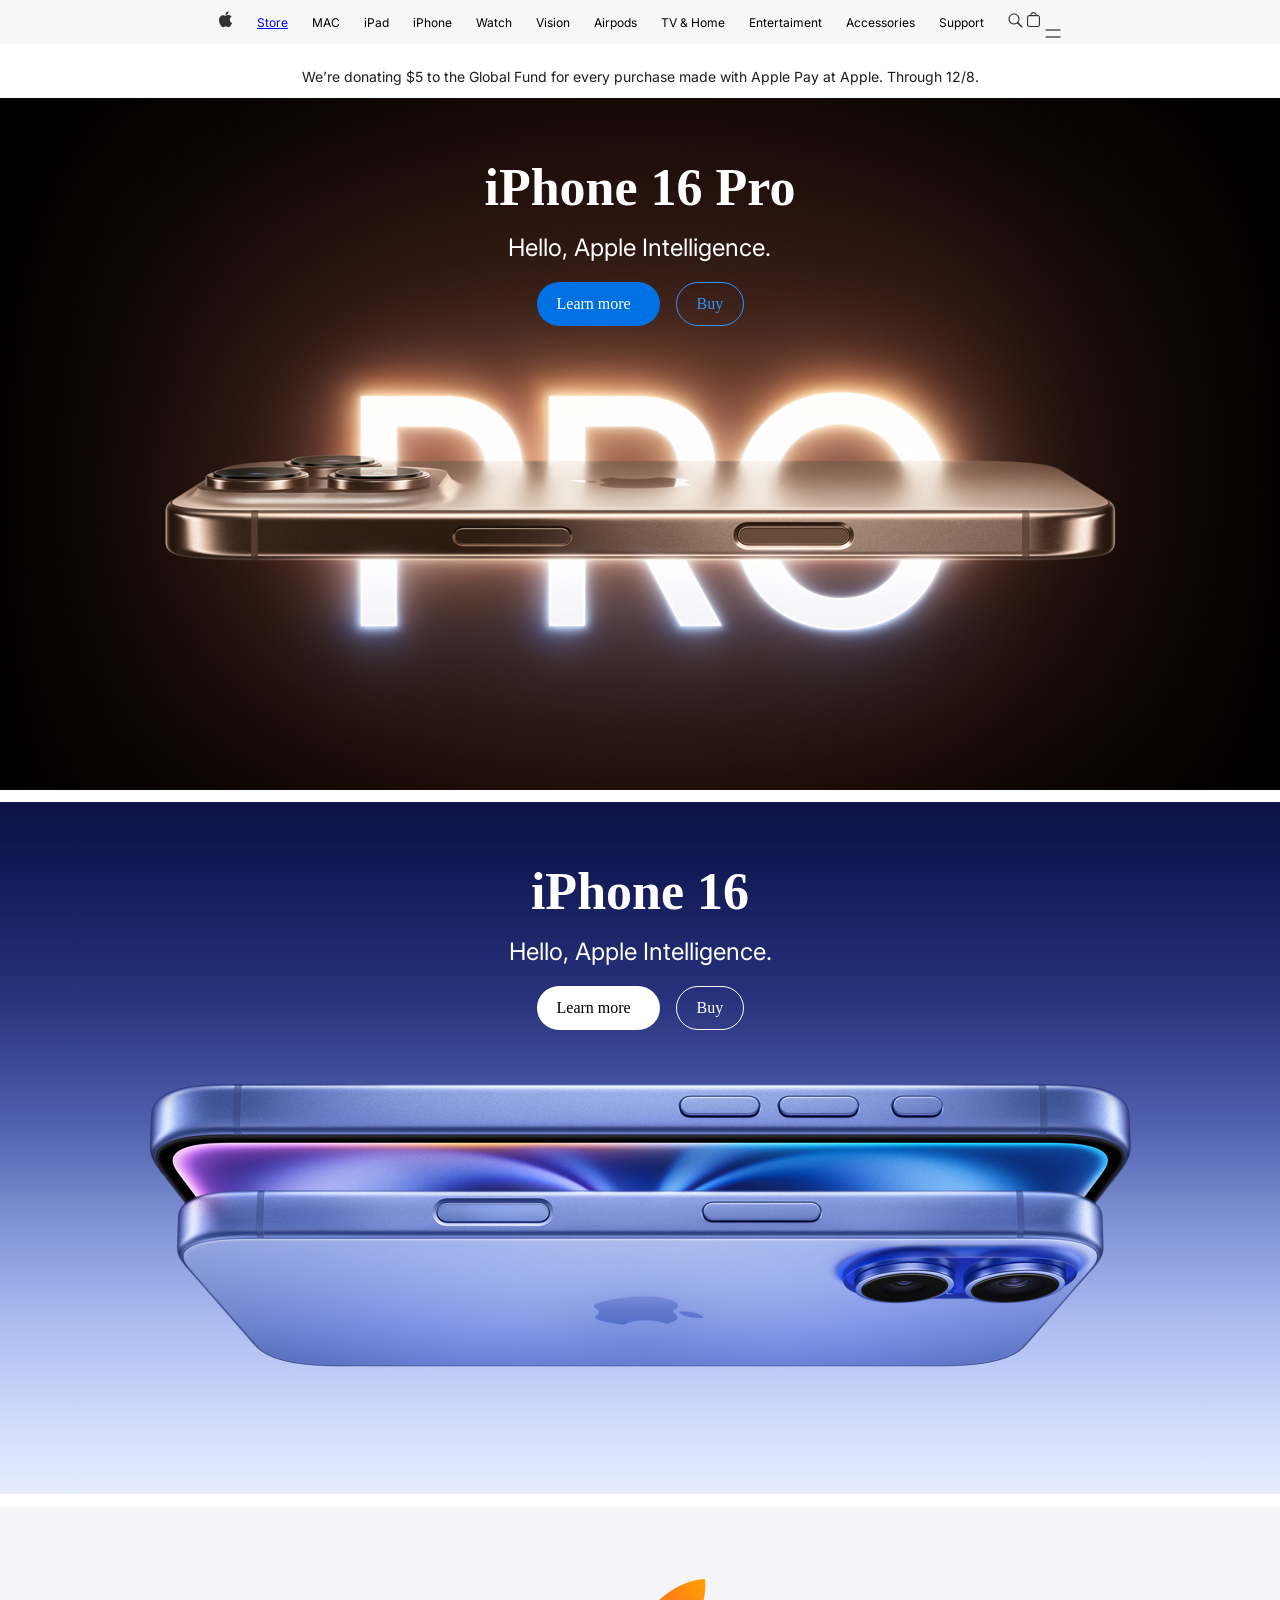
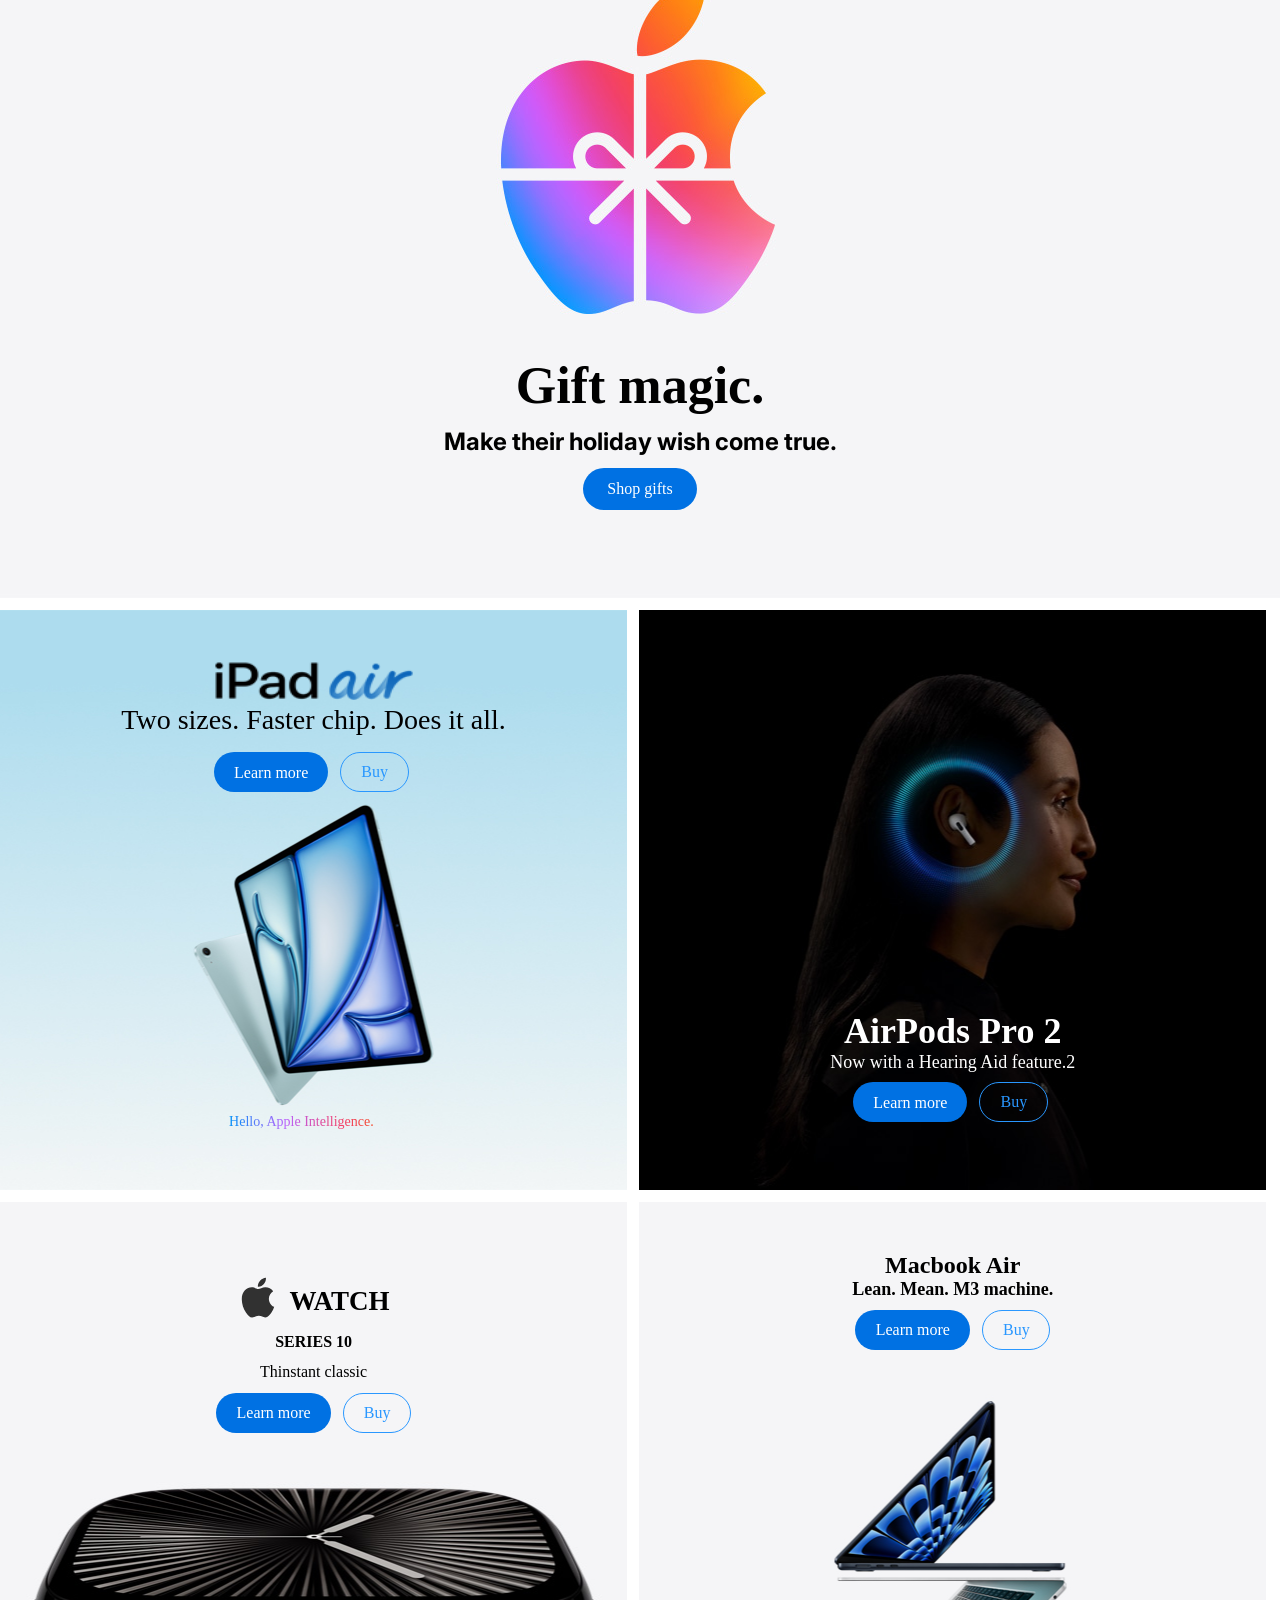
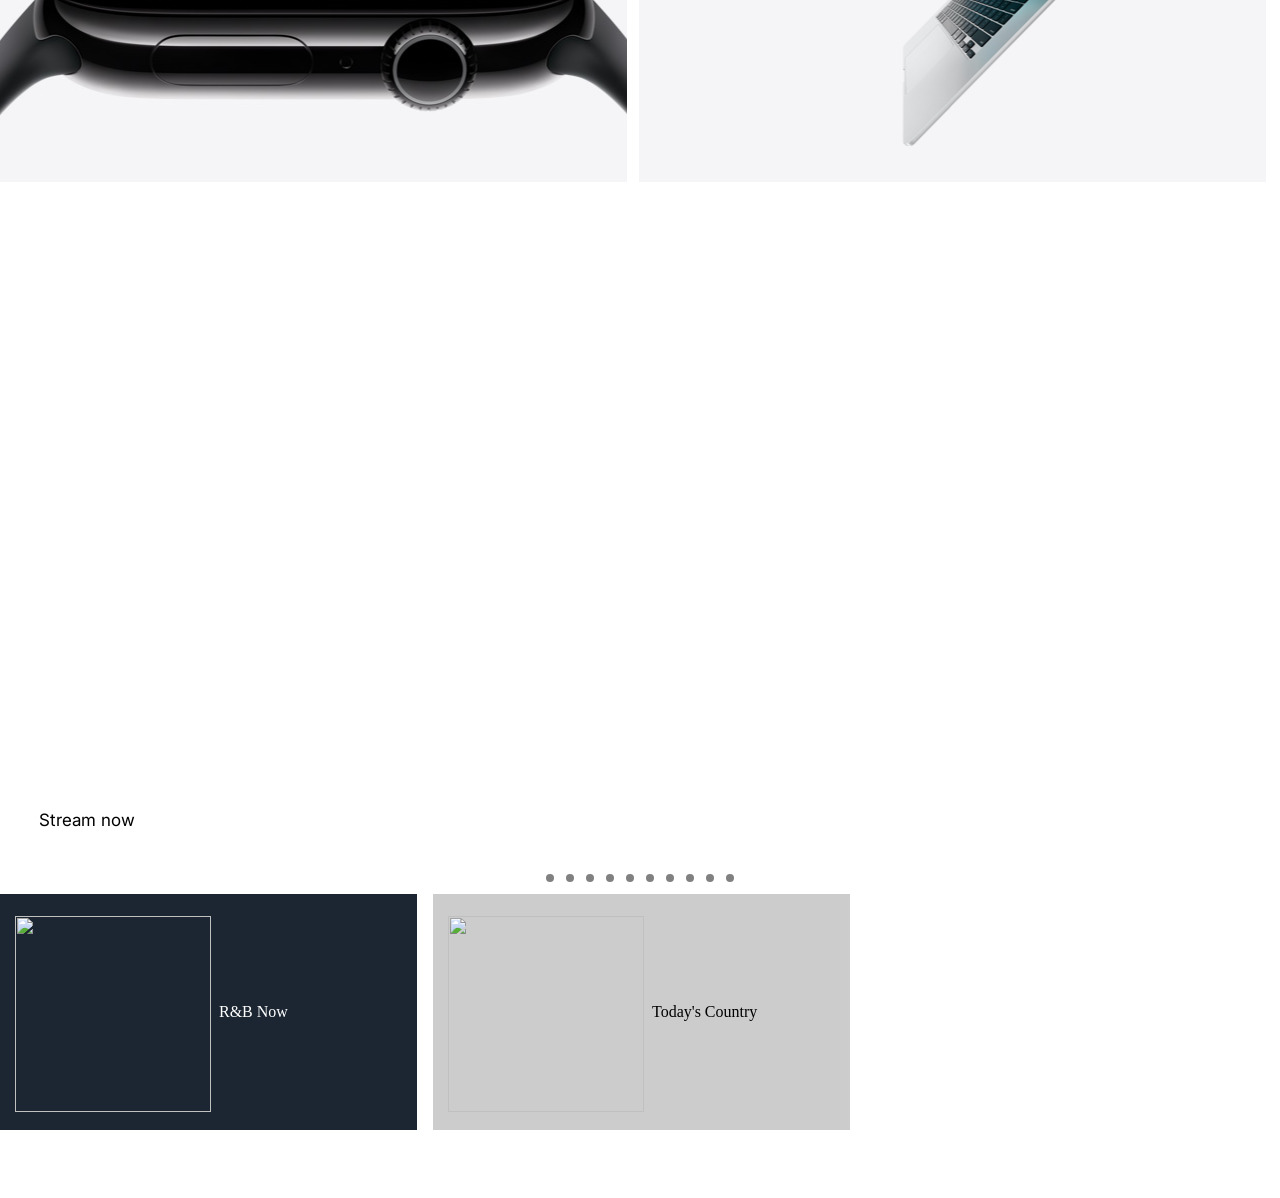
==== commit aa9e1caa: "done" ====
--- a/index.html
+++ b/index.html
@@ -13,7 +13,7 @@
         <img src="SVG.svg" alt="" width="15px" height="44px" />
       </div>
 
-      <p>Store</p>
+      <a href="./store copy.html">Store</a>
       <p>MAC</p>
       <p>iPad</p>
       <p>iPhone</p>
@@ -81,7 +81,7 @@
     <section class="sec4">
       <div class="figure">
         <div class="figuret">
-          <img src="82056e736323cf0572d699bc8aa4af98525a979a.png" alt="" />
+          <img src="./82056e736323cf0572d699bc8aa4af98525a979a.png" alt="" />
           <p>Two sizes. Faster chip. Does it all.</p>
         </div>
         <div class="learnb">
@@ -244,7 +244,11 @@
       <div class="slide-track">
         <div class="slider">
           <div class="slider-img">
-            <img src="https://pinecone-academy-fgmu.vercel.app/images/slider/1.jpg" alt=""  style="width: 196px;height: 196px;"/>
+            <img
+              src="https://pinecone-academy-fgmu.vercel.app/images/slider/1.jpg"
+              alt=""
+              style="width: 196px; height: 196px"
+            />
           </div>
           <div class="slider-dad">
             <div class="slider-button">Listen Now</div>
@@ -253,7 +257,11 @@
         </div>
         <div class="slider1">
           <div class="slider-img">
-            <img src="https://pinecone-academy-fgmu.vercel.app/images/slider/2.jpg" alt="" style="width: 196px; height: 196px" />
+            <img
+              src="https://pinecone-academy-fgmu.vercel.app/images/slider/2.jpg"
+              alt=""
+              style="width: 196px; height: 196px"
+            />
           </div>
           <div class="slider-dad">
             <div class="slider-button">Listen Now</div>
@@ -298,7 +306,7 @@
         <div class="slider">
           <div class="slider-img">
             <img
-              src="https://pinecone-academy-fgmu.vercel.app/images/slider/8.jpg"
+              src="./https://pinecone-academy-fgmu.vercel.app/images/slider/8.jpg"
               style="width: 196px; height: 196px"
               alt=""
             />
@@ -332,6 +340,3 @@
     </section>
   </body>
 </html>
-
-  </body>
-</html>
